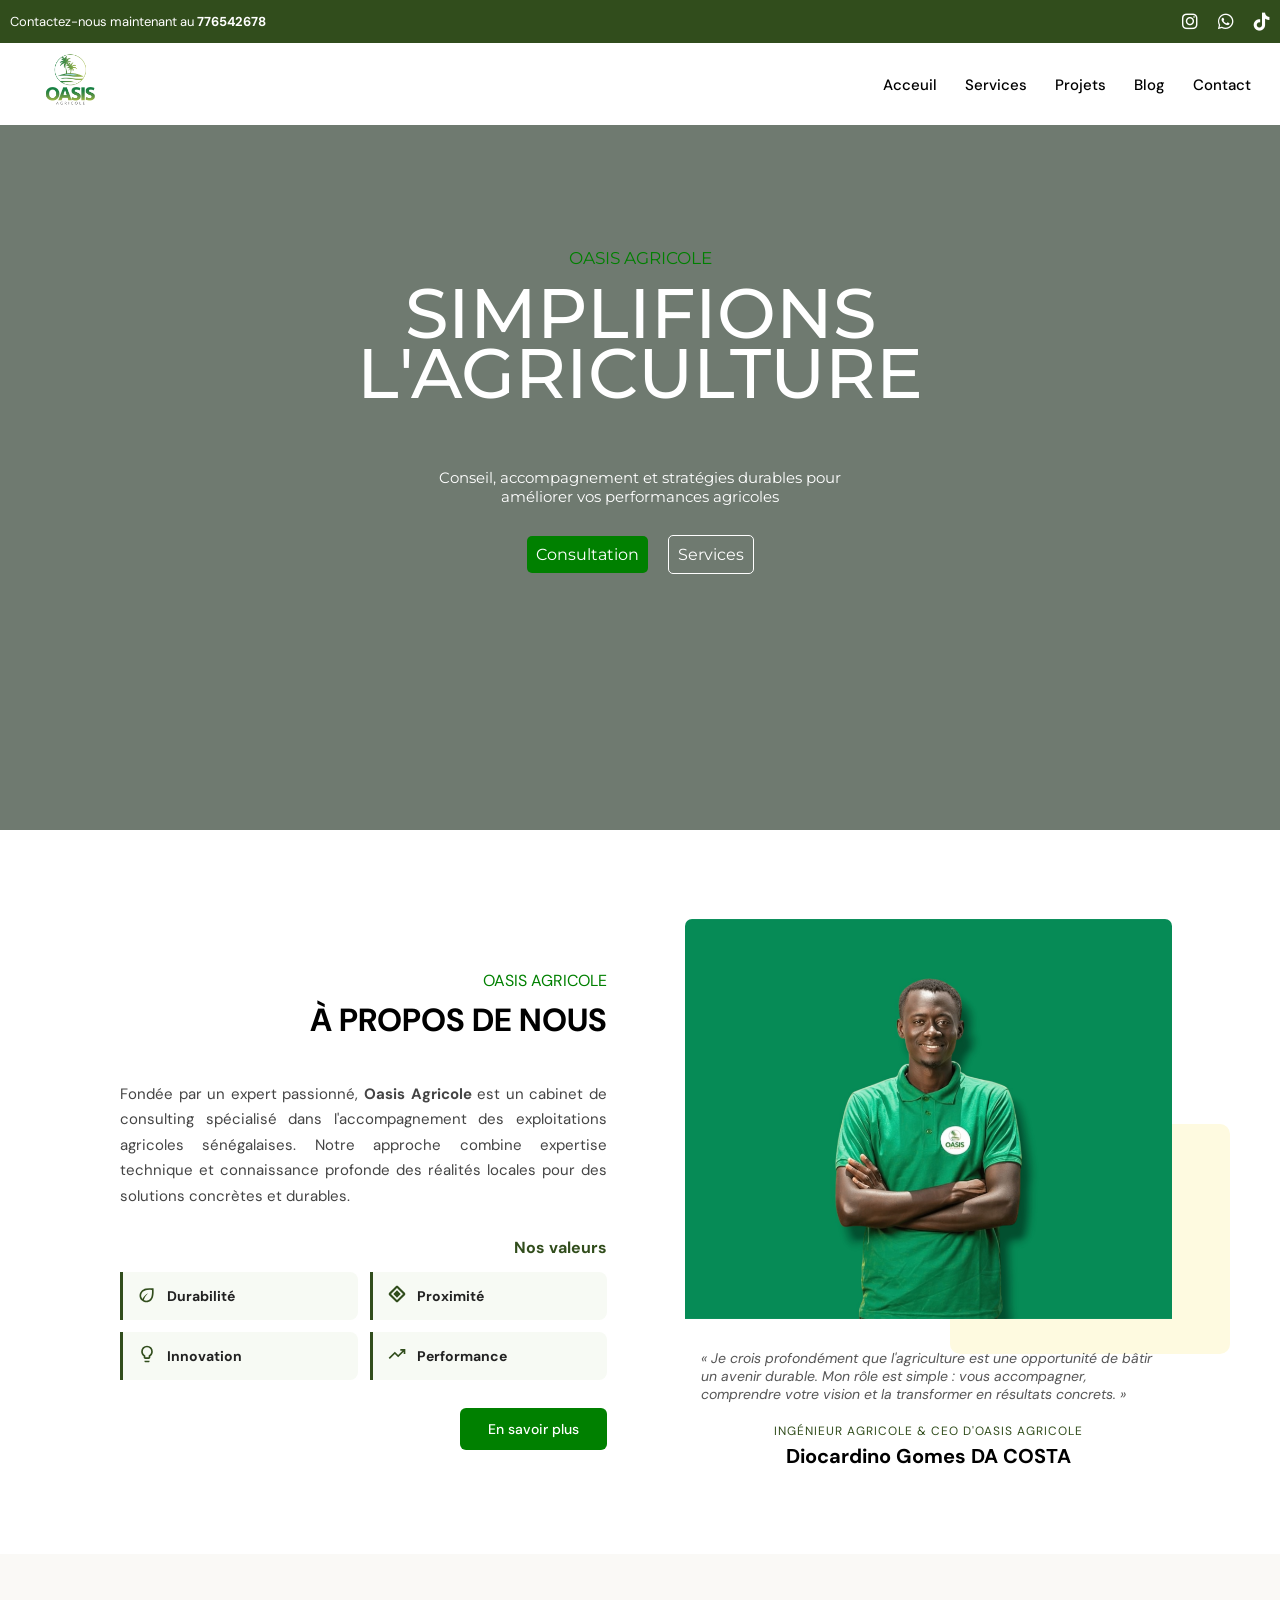
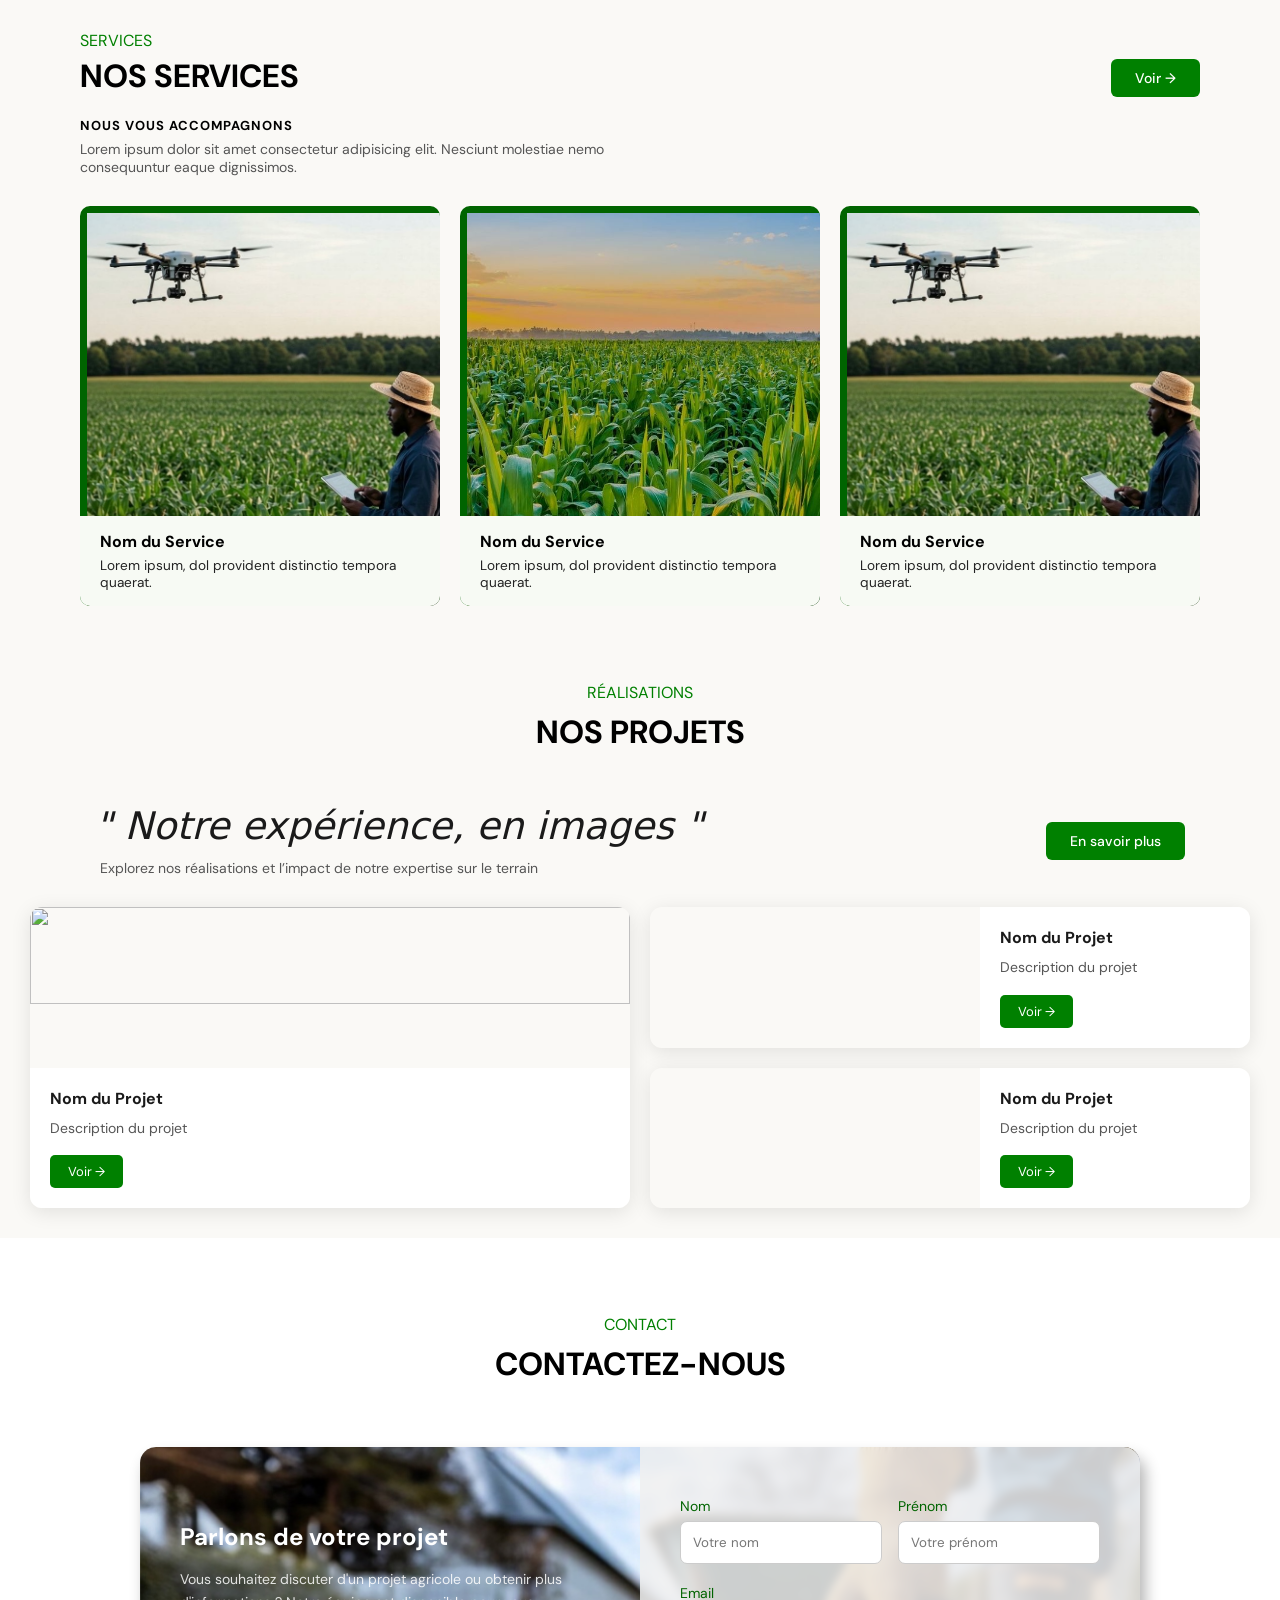
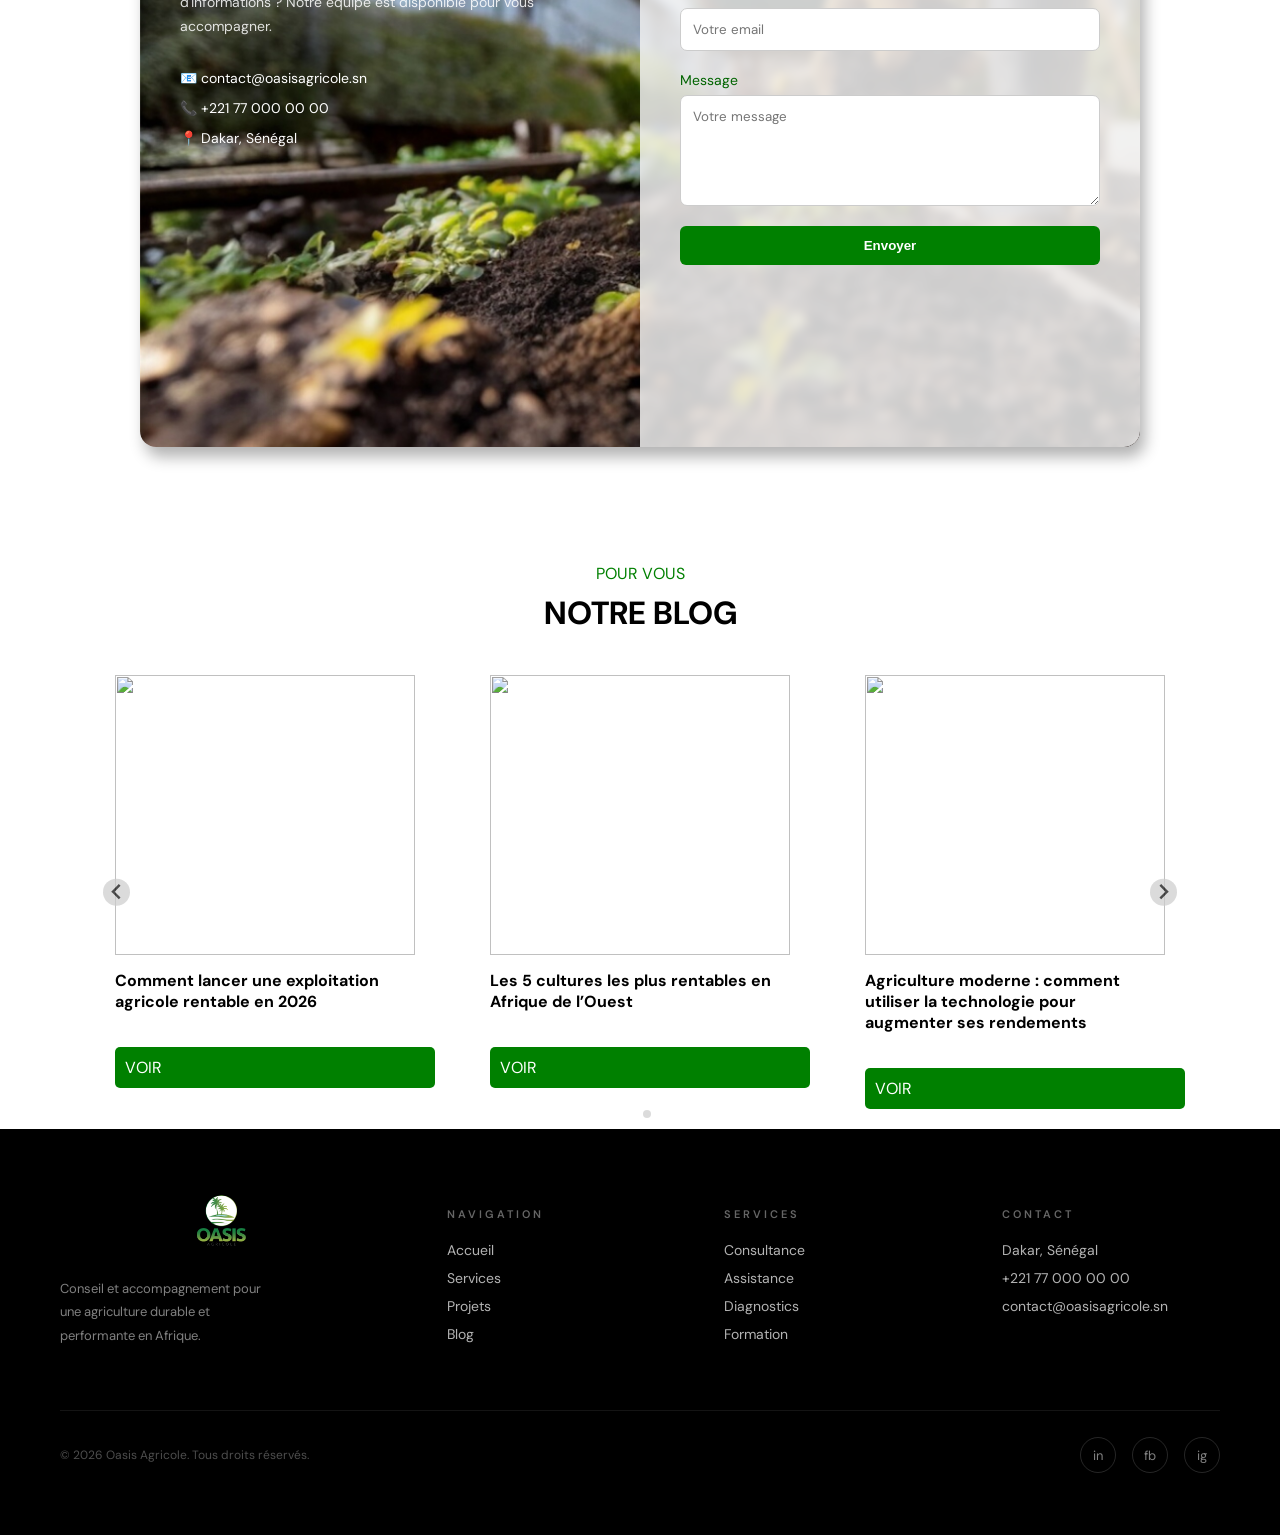
==== index.html @ b85ee2dc "mr" ====
<!DOCTYPE html>
<html lang="en">
<head>
    <meta charset="UTF-8">
    <meta name="viewport" content="width=device-width, initial-scale=1.0">
    <title>Oasis agricole - Consultance Agricole</title>
<link rel="stylesheet" href="style.css">

    <link rel="preconnect" href="https://fonts.googleapis.com">
    <link rel="preconnect" href="https://fonts.gstatic.com" crossorigin>
    <link href="https://fonts.googleapis.com/css2?family=Montserrat:ital,wght@0,100..900;1,100..900&family=Raleway:ital,wght@0,100..900;1,100..900&display=swap" rel="stylesheet">

    <link rel="preconnect" href="https://fonts.googleapis.com">
    <link rel="preconnect" href="https://fonts.gstatic.com" crossorigin>
    <link href="https://fonts.googleapis.com/css2?family=Cormorant+Garamond:wght@300;400;600;700&family=DM+Sans:wght@300;400;500;600&display=swap" rel="stylesheet">
    
    <link rel="preconnect" href="https://fonts.googleapis.com">
    <link rel="preconnect" href="https://fonts.gstatic.com" crossorigin>
    <link href="https://fonts.googleapis.com/css2?family=Irish+Grover&display=swap" rel="stylesheet">

    <link rel="stylesheet" href="https://cdnjs.cloudflare.com/ajax/libs/font-awesome/6.5.0/css/all.min.css">

    <link rel="stylesheet" href="https://cdn.jsdelivr.net/npm/@splidejs/splide@4/dist/css/splide.min.css">


</head>
<body>
    <header> 

        <div class="top2">
            <p>Contactez-nous maintenant au <strong>776542678</strong></p>
            <div class="reseau">
                <a href=""><i class="fa-brands fa-instagram"></i></a>
                <a href=""><i class="fa-brands fa-whatsapp"></i></a>
                <a href=""><i class="fa-brands fa-tiktok"></i></a>
            </div>
        </div>
        <div class="top">
            <div class="logo">
       <a href=""><img src="images/IMG_3484.PNG" alt="" srcset=""></a>
            </div>
        
            <nav class="navbar" style="padding-right: 20px;">
                <ul>
                    <li><a href="index.html" class="link-hover">Acceuil</a></li>
                    <li><a href="services.html" class="link-hover">Services</a></li>
                    <li><a href="projets.html" class="link-hover">Projets</a></li>
                    <li><a href="blog.html" class="link-hover">Blog</a></li>
                    <li><a href="contact.html" class="link-hover">Contact</a></li>
                </ul>
            </nav>


            <div class="burger" onclick="toggleMenu()">
                <div></div>
                <div></div>
                <div></div>
            </div>
            <!-- PANIER + BURGER groupés ensemble -->
     
        
            <div class="full-menu" id="fullMenu">
                <span onclick="toggleMenu()" style="color: black; padding-bottom: 60px; font-weight: 700; font-size: 20px; cursor: pointer;">X</span>
                <a href="index.html" onclick="toggleMenu()">Acceuil</a>
            
                <a href="services.html" onclick="toggleMenu()">Services</a>
                <a href="projets.html" onclick="toggleMenu()">Projets</a>
                <a href="blog.html" onclick="toggleMenu()">Blog</a>
                <a href="contact.html" onclick="toggleMenu()">Contact</a>
            </div>

    
        </div>
  
        

     
    </header>
    <div class="top1">
        <div class="overlay"></div>
        <div class="pp">
            <p class="p1">OASIS AGRICOLE</h3>
            <p class="p2">SIMPLIFIONS <br>L'AGRICULTURE</h1>
     
      
        <p class="p3">Conseil, accompagnement et stratégies durables  pour <br> améliorer vos performances agricoles</p>
        <div class="button">
            <a href="" class="button1">Consultation</a>
            <a href="" class="button2">Services</a>
        </div>

    </div>

    </div>
    <main>
        <div class="about">
        
            <div class="about-content">
                <div class="about-left">
                    <div class="titre">
                        <p class="green">OASIS AGRICOLE</p>
                        <h1>À PROPOS DE NOUS</h1>
                    </div>
                    <div class="a-propos">
                    
                        <p>Fondée par un expert passionné, <strong>Oasis Agricole</strong> est un cabinet de consulting spécialisé dans l'accompagnement des exploitations agricoles sénégalaises. Notre approche combine expertise technique et connaissance profonde des réalités locales pour des solutions concrètes et durables.</p>

                    </div>
                    <div class="valeurs desactive">
                        <h4>Nos valeurs</h4>
                        <div class="valeurs-grid">
                            <div class="valeur-item">
                                <span class="icon"><svg xmlns="http://www.w3.org/2000/svg" height="20px" viewBox="0 -960 960 960" width="20px" fill="#314D1C"><path d="M216-176q-45-45-70.5-104T120-402q0-63 24-124.5T222-642q35-35 86.5-60t122-39.5Q501-756 591.5-759t202.5 7q8 106 5 195t-16.5 160.5q-13.5 71.5-38 125T684-182q-53 53-112.5 77.5T450-80q-65 0-127-25.5T216-176Zm112-16q29 17 59.5 24.5T450-160q46 0 91-18.5t86-59.5q18-18 36.5-50.5t32-85Q709-426 716-500.5t2-177.5q-49-2-110.5-1.5T485-670q-61 9-116 29t-90 55q-45 45-62 89t-17 85q0 59 22.5 103.5T262-246q42-80 111-153.5T534-520q-72 63-125.5 142.5T328-192Zm0 0Zm0 0Z"/></svg></span>
                                <strong>Durabilité</strong>
                            </div>
                            <div class="valeur-item">
                                <span class="icon"><svg xmlns="http://www.w3.org/2000/svg" height="20px" viewBox="0 -960 960 960" width="20px" fill="#314D1C"><path d="M480-304 304-480l176-176 176 176-176 176Zm56 199q-11 11-26 17t-30 6q-15 0-30-6t-26-17L105-424q-11-11-17-26t-6-30q0-15 6-30t17-26l318-318q12-12 26.5-18t30.5-6q16 0 30.5 6t26.5 18l318 318q11 11 17 26t6 30q0 15-6 30t-17 26L536-105Zm-56-87 288-288-288-288-288 288 288 288Z"/></svg></span>
                                <strong>Proximité</strong>
                            </div>
                            <div class="valeur-item">
                                <span class="icon"><svg xmlns="http://www.w3.org/2000/svg" height="20px" viewBox="0 -960 960 960" width="20px" fill="#314D1C"><path d="M400-240q-33 0-56.5-23.5T320-320v-50q-57-39-88.5-100T200-600q0-117 81.5-198.5T480-880q117 0 198.5 81.5T760-600q0 69-31.5 129.5T640-370v50q0 33-23.5 56.5T560-240H400Zm0-80h160v-92l34-24q41-28 63.5-71.5T680-600q0-83-58.5-141.5T480-800q-83 0-141.5 58.5T280-600q0 49 22.5 92.5T366-436l34 24v92Zm0 240q-17 0-28.5-11.5T360-120v-40h240v40q0 17-11.5 28.5T560-80H400Zm80-520Z"/></svg></span>
                                <strong>Innovation</strong>
                            </div>
                            <div class="valeur-item">
                                <span class="icon"><svg xmlns="http://www.w3.org/2000/svg" height="20px" viewBox="0 -960 960 960" width="20px" fill="#314D1C"><path d="m136-240-56-56 296-298 160 160 208-206H640v-80h240v240h-80v-104L536-320 376-480 136-240Z"/></svg></span>
                                <strong>Performance</strong>
                            </div>
                        </div>
                    </div>
                    
             
                    <div class="cta-link">
                        <a href="#">En savoir plus</a>
                    </div>
                </div>
        
                <div class="about-right">
                    <img src="images/Photoroom_20260424_181150.JPG" alt="Diocardino Gomes DA COSTA">
                    <div class="carré"></div>
                    <div class="fondateur-caption">
                        <p class="citation">« Je crois profondément que l'agriculture est une opportunité de bâtir un avenir durable. Mon rôle est simple&nbsp;: vous accompagner, comprendre votre vision et la transformer en résultats concrets. »</p>
                        <p class="titre-poste">Ingénieur agricole &amp; CEO d'Oasis Agricole</p>
                        <h2>Diocardino Gomes DA COSTA</h2>
                    </div>
               
                </div>
                
            </div>

            <div class="valeurs-mobile">
                <div class="valeur-card">
                    <svg xmlns="http://www.w3.org/2000/svg" height="32px" viewBox="0 -960 960 960" width="32px" fill="#314D1C"><path d="M216-176q-45-45-70.5-104T120-402q0-63 24-124.5T222-642q35-35 86.5-60t122-39.5Q501-756 591.5-759t202.5 7q8 106 5 195t-16.5 160.5q-13.5 71.5-38 125T684-182q-53 53-112.5 77.5T450-80q-65 0-127-25.5T216-176Zm112-16q29 17 59.5 24.5T450-160q46 0 91-18.5t86-59.5q18-18 36.5-50.5t32-85Q709-426 716-500.5t2-177.5q-49-2-110.5-1.5T485-670q-61 9-116 29t-90 55q-45 45-62 89t-17 85q0 59 22.5 103.5T262-246q42-80 111-153.5T534-520q-72 63-125.5 142.5T328-192Zm0 0Zm0 0Z"/></svg>
                    <strong>Durabilité</strong>
                    <p>Nous cultivons des pratiques agricoles respectueuses de l'environnement pour les générations futures.</p>
                </div>
                <div class="valeur-card">
                    <svg xmlns="http://www.w3.org/2000/svg" height="32px" viewBox="0 -960 960 960" width="32px" fill="#314D1C"><path d="M480-304 304-480l176-176 176 176-176 176Zm56 199q-11 11-26 17t-30 6q-15 0-30-6t-26-17L105-424q-11-11-17-26t-6-30q0-15 6-30t17-26l318-318q12-12 26.5-18t30.5-6q16 0 30.5 6t26.5 18l318 318q11 11 17 26t6 30q0 15-6 30t-17 26L536-105Zm-56-87 288-288-288-288-288 288 288 288Z"/></svg>
                    <strong>Proximité</strong>
                    <p>Nous sommes sur le terrain, à vos côtés, pour comprendre vos réalités et vous accompagner au quotidien.</p>
                </div>
                <div class="valeur-card">
                    <svg xmlns="http://www.w3.org/2000/svg" height="32px" viewBox="0 -960 960 960" width="32px" fill="#314D1C"><path d="M400-240q-33 0-56.5-23.5T320-320v-50q-57-39-88.5-100T200-600q0-117 81.5-198.5T480-880q117 0 198.5 81.5T760-600q0 69-31.5 129.5T640-370v50q0 33-23.5 56.5T560-240H400Zm0-80h160v-92l34-24q41-28 63.5-71.5T680-600q0-83-58.5-141.5T480-800q-83 0-141.5 58.5T280-600q0 49 22.5 92.5T366-436l34 24v92Zm0 240q-17 0-28.5-11.5T360-120v-40h240v40q0 17-11.5 28.5T560-80H400Zm80-520Z"/></svg>
                    <strong>Innovation</strong>
                    <p>Nous intégrons les technologies modernes pour optimiser vos exploitations et maximiser vos rendements.</p>
                </div>
                <div class="valeur-card">
                    <svg xmlns="http://www.w3.org/2000/svg" height="32px" viewBox="0 -960 960 960" width="32px" fill="#314D1C"><path d="m136-240-56-56 296-298 160 160 208-206H640v-80h240v240h-80v-104L536-320 376-480 136-240Z"/></svg>
                    <strong>Performance</strong>
                    <p>Nous visons des résultats concrets et mesurables pour faire croître votre activité agricole.</p>
                </div>
            </div>
            <div class="masque">
                <a href="#" class="btn-voir desactive">En savoir plus →</a>
            </div>

        </div>
        
        


        <div class="services" style="background-color: #FAF9F6;">
            <div class="service-header">
                <div>
                    <p class="green">SERVICES</p>
                    <h1>NOS SERVICES</h1>
                </div>
                <a href="#" class="btn-voir desactive">Voir →</a>
            </div>
            <p class="service-subtitle">NOUS VOUS ACCOMPAGNONS</p>
            <p class="service-desc">Lorem ipsum dolor sit amet consectetur adipisicing elit. Nesciunt molestiae nemo consequuntur eaque dignissimos.</p>
        
            <div class="service-cards">
                <div class="service-card">
                    <img src="images/Mmmm.jpg" alt="">
                    <div class="service-info">
                        <h4>Nom du Service</h4>
                        <p>Lorem ipsum, dol provident distinctio tempora quaerat.</p>
                    </div>
                </div>
                <div class="service-card">
                    <img src="images/IMG_3509.JPG" alt="">
                    <div class="service-info">
                        <h4>Nom du Service</h4>
                        <p>Lorem ipsum, dol provident distinctio tempora quaerat.</p>
                    </div>
                </div>
                <div class="service-card">
                    <img src="images/Mmmm.jpg" alt="">
                    <div class="service-info">
                        <h4>Nom du Service</h4>
                        <p>Lorem ipsum, dol provident distinctio tempora quaerat.</p>
                    </div>
                </div>
            </div>
            <div class="masque">
                <a href="#" class="btn-voir">Voir →</a>
            </div>
        </div>
        

        <div class="projets" style="background-color: #FAF9F6;">
            <div class="titre">
                <p class="green">RÉALISATIONS</p>
                <h1>NOS PROJETS</h1>
            </div>
            <div class="projet-header">
               <div class="projet-top"> <p class="projet-accroche">" Notre expérience, en images "</p>
                <p>  Explorez nos réalisations et l’impact de notre expertise sur le terrain</p>
            </div> 
                <a href="" class="btn-primary desactive">En savoir plus</a>
            </div>
            
            <div class="projet-content">
                
                <!-- Carte gauche : image en haut, info en bas -->
                <div class="projet-card projet-vertical">
                    <img src="images/Photoroom_20260422_170349.PNG" alt="">
                    <div class="projet-info">
                        <h4>Nom du Projet</h4>
                        <p>Description du projet</p>
                        <a href="#">Voir →</a>
                    </div>
                </div>
        
                <!-- Colonne droite -->
                <div class="projet-right">
                    
                    <!-- Carte : info à gauche, image à droite -->
                    <div class="projet-card projet-horizontal">
                        <div class="projet-info">
                            <h4>Nom du Projet</h4>
                            <p>Description du projet</p>
                            <a href="#">Voir →</a>
                        </div>
                        <img src="images/Photoroom_20260422_170304.PNG" alt="">
                    </div>
        
                    <!-- Carte : info à gauche, image à droite -->
                    <div class="projet-card projet-horizontal">
                        <div class="projet-info">
                            <h4>Nom du Projet</h4>
                            <p>Description du projet</p>
                            <a href="#">Voir →</a>
                        </div>
                        <img src="images/Photoroom_20260422_170333.PNG" alt="">
                    </div>
        
                </div>
            </div>
            <div class="masque">
                <a href="#" class="btn-voir">En savoir plus →</a>
            </div>
        </div>
        <div class="projets-mobile" style="background-color: #FAF9F6; padding-top: 80px;">
            <div class="titre">
                <p class="green">IMPLICATIONS</p>
                <h1>NOS PROJETS</h1>
            </div>
            <div class="projet-header" style="margin-bottom: 30px;">
                <div class="projet-top">
                    <p class="projet-accroche">" Notre expérience, en images "</p>
                    <p>Explorez nos réalisations et l'impact de notre expertise sur le terrain</p>
                </div>
             
            </div>
            <div class="projets-mobile-content">
                <div class="projet-card-mobile">
                    <img src="images/Photoroom_20260422_170349.PNG" alt="">
                    <a href="#" class="btn-primary">Voir →</a>
                </div>
                <div class="projet-card-mobile">
                    <img src="images/Photoroom_20260422_170304.PNG" alt="">
                    <a href="#" class="btn-primary">Voir →</a>
                </div>
                <div class="projet-card-mobile">
                    <img src="images/Photoroom_20260422_170333.PNG" alt="">
                    <a href="#" class="btn-primary">Voir →</a>
                </div>
            </div>
            <div style="display: flex; justify-content: center; margin-top: 30px;">
            <a href="" class="btn-primary">En savoir plus</a>
        </div>
        </div>
        
        

        <div class="contact">
            <div class="titre">
                <p class="green">CONTACT</p>
                <h1>CONTACTEZ-NOUS</h1>
            </div>
            <div class="contact-content">
                <div class="contact-left">
                    <h3>Parlons de votre projet</h3>
                    <p>Vous souhaitez discuter d'un projet agricole ou obtenir plus d'informations ? Notre équipe est disponible pour vous accompagner.</p>
                    <ul>
                        <li>📧 contact@oasisagricole.sn</li>
                        <li>📞 +221 77 000 00 00</li>
                        <li>📍 Dakar, Sénégal</li>
                    </ul>
                </div>
                <div class="contact-right">
                    <form class="contact-form">
                        <div class="input-row">
                            <div class="input-group">
                                <label>Nom</label>
                                <input type="text" placeholder="Votre nom">
                            </div>
                            <div class="input-group">
                                <label>Prénom</label>
                                <input type="text" placeholder="Votre prénom">
                            </div>
                        </div>
                        <div class="input-group">
                            <label>Email</label>
                            <input type="email" placeholder="Votre email">
                        </div>
                        <div class="input-group">
                            <label>Message</label>
                            <textarea rows="5" placeholder="Votre message"></textarea>
                        </div>
                        <button type="submit">Envoyer</button>
                    </form>
                </div>
            </div>
        </div>
        


        <div class="blog">
 

            <div class="titre">
                <p class="green">POUR VOUS
                </p>
                <h1>NOTRE BLOG</h1>
            </div>
    
    
    <div class="blog-content">
    
        <div class="splide">
          <div class="splide__track">
            <ul class="splide__list">
    
              <li class="splide__slide">
                <div class="product-card">
                  <img src="">
                  <h3> Comment lancer une exploitation agricole rentable en 2026</h3>
          
         
                  <a href="">VOIR</a>
                </div>
              </li>
    
              <li class="splide__slide">
                <div class="product-card">
                  <img src="">
                  <h3>Les 5 cultures les plus rentables en Afrique de l’Ouest</h3>
            
         
                  <a href="">VOIR</a>
                </div>
              </li>
    
              <li class="splide__slide">
                <div class="product-card">
                  <img src="">
                  <h3> Agriculture moderne : comment utiliser la technologie pour augmenter ses rendements</h3>
                
         
                  <a href="">VOIR</a>
                </div>
              </li>
    
              <li class="splide__slide">
                <div class="product-card">
                  <img src="">
                  <h3>Les erreurs qui font échouer 80% des projets agricoles (et comment les éviter)</h3>
                
         
                  <a href="">VOIR</a>
                </div>
              </li>
    
              <li class="splide__slide">
                <div class="product-card">
                  <img src="">
                  <h3>Agriculture biologique vs agriculture conventionnelle : que choisir ?</h3>
                
         
                  <a href="">VOIR</a>
                </div>
              </li>
              <li class="splide__slide">
                <div class="product-card">
                  <img src="">
                  <h3>Agriculture biologique vs agriculture conventionnelle : que choisir ?</h3>
                
         
                  <a href="">VOIR</a>
                </div>
              </li>
    
          
    
            </ul>
          </div>
        </div>
    
    </div>
     
    </div>
    </main>

    <footer>
        <div class="footer-grid">
            <div class="footer-brand">
                <div class="logo">
                    <a href=""><img src="images/IMG_3484.PNG" alt="" srcset=""></a>
                   
                </div>
                <p>Conseil et accompagnement pour une agriculture durable et performante en Afrique.</p>
            </div>
            <div class="footer-col">
                <h5>Navigation</h5>
                <a href="#">Accueil</a>
                <a href="#">Services</a>
                <a href="#">Projets</a>
                <a href="#">Blog</a>
            </div>
            <div class="footer-col">
                <h5>Services</h5>
                <a href="#">Consultance</a>
                <a href="#">Assistance</a>
                <a href="#">Diagnostics</a>
                <a href="#">Formation</a>
            </div>
            <div class="footer-col">
                <h5>Contact</h5>
                <a href="#">Dakar, Sénégal</a>
                <a href="#">+221 77 000 00 00</a>
                <a href="#">contact@oasisagricole.sn</a>
            </div>
        </div>
        <div class="footer-bottom">
            <p>© 2026 Oasis Agricole. Tous droits réservés.</p>
            <div class="social-links">
                <a href="#" class="social-link">in</a>
                <a href="#" class="social-link">fb</a>
                <a href="#" class="social-link">ig</a>
            </div>
        </div>
    </footer>
<script src="script.js"></script>
<script src="https://cdn.jsdelivr.net/npm/@splidejs/splide@4.1.4/dist/js/splide.min.js"></script>
<script>
  new Splide('.splide', {
    type       : 'loop',
    perPage    : 3,
    perMove    : 1,
    gap        : '1.5rem',
    breakpoints: {
      1024: { perPage: 2 },
      640 : { perPage: 1 },
    }
  }).mount();
</script>
</body>
</html>
---- style.css ----
body {
    font-family: "DM Sans", sans-serif;
    margin: 0;

 

}

main {
    position: relative;
    background-image: url("data:image/svg+xml,%3Csvg xmlns='http://www.w3.org/2000/svg' width='60' height='60' viewBox='0 0 60 60'%3E%3Cg fill='none' stroke='%23314D1C' stroke-width='0.8' opacity='0.08'%3E%3Cpath d='M30 50 Q30 30 30 10'/%3E%3Cpath d='M30 35 Q20 25 15 20'/%3E%3Cpath d='M30 35 Q40 25 45 20'/%3E%3Cpath d='M30 28 Q22 20 18 14'/%3E%3Cpath d='M30 28 Q38 20 42 14'/%3E%3C/g%3E%3C/svg%3E");
    background-size: 0px 0px;
    background-repeat: repeat;  
}

.about {
    position: relative;
    background-image: url("data:image/svg+xml,%3Csvg xmlns='http://www.w3.org/2000/svg' width='60' height='60' viewBox='0 0 60 60'%3E%3Cg fill='none' stroke='%23314D1C' stroke-width='0.8' opacity='0.08'%3E%3Cpath d='M30 50 Q30 30 30 10'/%3E%3Cpath d='M30 35 Q20 25 15 20'/%3E%3Cpath d='M30 35 Q40 25 45 20'/%3E%3Cpath d='M30 28 Q22 20 18 14'/%3E%3Cpath d='M30 28 Q38 20 42 14'/%3E%3C/g%3E%3C/svg%3E");
    background-size: 0px 0px;
    background-repeat: repeat;  
    z-index: 2;
}

.logo {
    display: flex;
    justify-content: center;
}

.logo img {
    height: 67px;
}

.top {
    display: flex;
    justify-content: space-between;
    align-items: center;
    padding: 5px;
    
}

.top2 {
    display: flex;
    justify-content: space-between;
    align-items: center;
  gap: 60px;
    background-color: #314D1C;
    color: white;
    padding: 0 10px;
    
}
.top2 p {
font-size: 13px;
    
}

.reseau {
    display: flex;
    gap: 20px;
}

.reseau  a{
 text-decoration: none;
 font-size: 18px;
 color: white;
}



header {
    position: fixed;
    z-index: 1000;
    top: 0;
    left: 0;
    right: 0;
    background-color: white;
}

.link-hover {
    position: relative;
    text-decoration: none;
    color: white;
}


.link-hover::after {
    content: "";
    position: absolute;
    left: 0;
    bottom: -4px;
    width: 0%;
    height: 2px;
    background-color: green;
    transition: width 0.3s ease;
}

.link-hover:hover::after {
    width: 100%;
}

.full-menu {
    display: none;
    position: fixed;
    inset: 0;
    background-color: white;
    z-index: 9999;
    flex-direction: column;
    justify-content: start;
    align-items: start;
    gap: 40px;
    padding: 10px;
}

.full-menu a {
    color: black;
    font-size: 30px;
    text-decoration: none;
    font-weight: 600;
    border-bottom: 1px solid #eee;
    padding-bottom: 7px;
}

.burger {
    display: none;
    flex-direction: column;
    gap: 5px;
    cursor: pointer;
}

.burger div {
    width: 25px;
    height: 3px;
    background-color: black;
}

.top1 {
    height: 830px;
    align-items: center;
    flex-direction: column;
    justify-content: center;
    text-align: center;
    background-color: #DFF5E1;
    color: black;
    background-image: url(images/Photoroom_20260423_142145.PNG);
    background-position: center;
    background-repeat: no-repeat;
    background-size: cover;
    font-family: "Montserrat", sans-serif;
    position: relative; 
    z-index: 2;
    display: flex;
}



.overlay {
    position: absolute;
    min-height: 830px;

width: 100%;
    background-color: rgba(0,0,0,0.5); /* noir semi-transparent */

    z-index: 1; /* derrière le texte */
}


.p1 {
    font-size: 17px;
    color: green;
    margin-bottom: 2px;
}

.p2 {
    font-size: 70px;
    font-weight: 500;
    margin-top: 13px;
    margin-bottom: 30px;
    line-height: 60px;
}

.button1 {

padding: 9px;
background-color: green;
color: white;
border-radius: 5px;
text-decoration: none;
}

.button2 {
padding: 9px;
background-color: transparent;
color: white;
border-radius: 5px;
border: 1px solid white;
text-decoration: none;
}

.button {
padding: 25px;
display: flex;
gap: 20px;
align-items: center;
justify-content: center;
}

.p3 {
margin-top: 35px;
font-size: 15px;
text-align: center;
margin-bottom: 4px;
}

.pp {
display: flex;

flex-direction: column;
position: relative;  /* ← ajout */
z-index: 2; 
color: white;

}

.navbar ul li a {
text-decoration: none;
color: black;
font-weight: 500;
font-size: 15px;
padding: 4px;
}

.navbar ul li:active {
text-decoration: none;
color: green;
font-weight: 500;
font-size: 15px;
padding: 4px;
transform: scale(1.1);
}

.navbar ul {
list-style: none;
display: flex;
gap: 20px;
margin-left: 10px;
}

.logo a {
text-decoration: none;
color: black;
}

.titre {
    display: flex;
    justify-content: center;
    flex-direction: column;
    align-items: center;
}

.titre h1 {
  margin-top: 8px;
}

.green {
    color: green;
    margin-bottom: 0px;
}.about {
    padding: 60px 80px;
}

.about-content {
    display: flex;
    justify-content: center;
    align-items: center;
    gap: 50px;
    margin-top: 20px;
    padding: 1px 20px;
}

.about-left {
    flex: 0.7;
    min-width: 0;
    justify-content: flex-end;
    text-align: right;

    padding: 20px;



}

.a-propos h4 {
    font-size: 18px;
    color: #314D1C;
    margin-bottom: 10px;
}

.a-propos p {
    font-size: 15px;
    color: #444;
    line-height: 1.7;
    text-align: justify;
}

.valeurs {
    margin-top: 28px;
}

.valeurs h4 {
    font-size: 16px;
    color: #314D1C;
    margin-bottom: 14px;
}

.valeurs-grid {
    display: grid;
    grid-template-columns: 1fr 1fr;
    gap: 12px;
    margin-top: 10px;
}

.valeur-item {
    display: flex;
    align-items: center;
    gap: 10px;
    padding: 12px 14px;
    border-left: 3px solid #314D1C;
    background: #f7faf4;
    border-radius: 0 8px 8px 0;
    font-size: 14px;
    font-weight: 600;
    color: #222;
}

.valeur-item .icon {
    flex-shrink: 0;
}

.cta-link {
    margin-top: 28px;
    display: flex;
    justify-content: end;
}

.cta-link a {
 display: inline-flex;
    padding: 12px 28px;
    background-color: green;
    color: white !important;
    text-decoration: none !important;
    border-radius: 6px;
    font-size: 14px;
    font-weight: 500;
    transition: background 0.3s ease;
}

.cta-link a:hover {
    background-color: #4a7a2a;
}

.about-right {
    flex: 0.7;
    min-width: 0;


}





.carré {
    width: 280px;
    height: 230px;
    background-color: #FEFAE0;
    position: absolute;
    z-index: 1;
    right: 50px;
    bottom: 200px;
    border-radius: 10px;
}


.about .titre {
    align-items: flex-end;
    margin-bottom: 20px;
}
.about-right {
    flex: 0.7;
    min-width: 0;
    padding: 8px;

    overflow: hidden;
    z-index: 10;
    
}

.about-right img {
    width: 100%;
    height: 400px;
    object-fit: cover;
    object-position: top;
    border-radius: 7px 7px 0 0;
    display: block;
    z-index: 10;
    position: relative;
}

.fondateur-caption {
    padding: 16px;
    display: flex;
    flex-direction: column;
    justify-content: center;
    align-items: center;
    z-index: 2;
}

.fondateur-caption .citation {
    font-style: italic;
    font-size: 14px;
    color: #555;
    margin-bottom: 8px;
    z-index: 2;
}

.fondateur-caption .titre-poste {
    font-size: 12px;
    color: #314D1C;
    text-transform: uppercase;
    letter-spacing: 1px;
    margin-bottom: 4px;
    z-index: 2;
}

.fondateur-caption h2 {
    font-size: 20px;
    margin: 0;
    z-index: 2;
}

.projet-content {
    display: flex;
    gap: 20px;
    padding: 30px 80px;
    box-sizing: border-box;
    align-items: stretch;
    max-width: 1300px;  /* ← limite la largeur */
    margin: 0 auto;    /* ← centre */
}

/* Carte verticale : image haut, info bas */
.projet-card {
    border-radius: 12px;
    overflow: hidden;
    box-shadow: 0 4px 20px rgba(0,0,0,0.1);
}

.projet-vertical {
    display: flex;
    flex-direction: column;
    flex: 1;
    max-height: 420px;
}

.projet-vertical img {
    width: 100%;
    height: 60%;
    object-fit: cover;
    flex: 1;
}

.projet-vertical .projet-info {
    padding: 20px;
    background: white;
    flex-shrink: 0;
}

/* Cartes horizontales : info gauche, image droite */
.projet-right {
    display: flex;
    flex-direction: column;
    gap: 20px;
    flex: 1;
}

.projet-horizontal {
    display: flex;
    flex: 1;
    max-height: 200px; 
}

.projet-horizontal img {
    width: 55%;
    object-fit: cover;
    flex-shrink: 0;
}

.projet-horizontal .projet-info {
    padding: 20px;
    display: flex;
    flex-direction: column;
    justify-content: center;
    background: white;
    flex: 1;
    order: 1;
}

/* Info commune */
.projet-info h4 {
    margin: 0 0 8px 0;
    font-size: 16px;
    color: #1a1a1a;
}

.projet-info p {
    margin: 0 0 16px 0;
    font-size: 14px;
    color: #555;
    line-height: 1.6;
}

.projet-info a {
    display: inline-block;
    padding: 8px 18px;
    background: green;
    color: white;
    text-decoration: none;
    border-radius: 5px;
    font-size: 13px;
    width: fit-content;
}

.projet-accroche {
    font-family: "Irish Grover", system-ui;
    font-size: 38px;
    font-weight: 300;
    text-align: center;
    color: #1a1a1a;
    margin: 0 0 30px 0;
    font-style: italic;
    margin-bottom: 6px;
}

.projet-header {
    display: flex;
    justify-content: space-between;
    align-items: center;
    padding: 0 95px;
    margin-bottom: 0px;
    padding-top: 30px;
}

.btn-primary {
    padding: 10px 24px;
    background-color: green;
    color: white;
    text-decoration: none;
    border-radius: 6px;
    font-size: 14px;
    font-weight: 500;
}

.projet-top {
    display: flex;
    flex-direction: column;
    gap: 5px;
}

.projet-top p:last-child {
    font-size: 14px;
    color: #555;
    margin: 0;
    margin-top: 0px;
    padding-left: 5px;
}















/* ===== SERVICES ===== */
.services {
    padding: 60px 80px;
    box-sizing: border-box;
}

.service-header {
    display: flex;
    justify-content: space-between;
    align-items: flex-end;
    margin-bottom: 10px;
}

.service-header h1 {
    margin: 4px 0 0 0;
}

.service-header .green {
    margin-bottom: 0;
}

.btn-voir {
    padding: 10px 24px;
    background-color: green;
    color: white;
    text-decoration: none;
    border-radius: 6px;
    font-size: 14px;
    font-weight: 500;
}

.service-subtitle {
    font-weight: 700;
    font-size: 13px;
    letter-spacing: 1px;
    margin: 20px 0 6px 0;
}

.service-desc {
    font-size: 14px;
    color: #555;
    margin: 0 0 30px 0;
    max-width: 600px;
}

.service-cards {
    display: flex;
    gap: 20px;
}

.service-card {
    position: relative;
    flex: 1;
    height: 280px;
    border-radius: 10px;
    overflow: hidden;
  
}

.service-card {
    position: relative;
    flex: 1;
    height: 400px;  /* ← plus haute */
    border-radius: 10px;
    overflow: hidden;
    background-color: darkgreen;

}


.service-info {
    position: absolute;
    bottom: 0;
    left: 0;
    right: 0;
    padding: 15px 20px;


}

.service-info h4 {
    margin: 0 0 5px 0;
  color: black;
}

.service-info p {
    margin: 0;
    font-size: 0.85rem;
  color: #222;
}


/* ===== PROJETS ===== */
.projet-content {
    display: flex;
    gap: 20px;
    align-items: stretch;
    justify-content: center;
    width: 100%;
    padding: 30px;
    box-sizing: border-box;
}

/* ===== CONTACT ===== */










.service-card img {
    width: 100%;
    height: 100%;
    object-fit: cover;  /* ← montre toute l'image */
    display: block;
padding: 7px;
}


.service-info {
    position: absolute;
    bottom: 0;
    left: 0;
    right: 0;
    padding: 15px 20px;
background-color: #f7faf4;
    color: black;
}





.contact {
    padding: 60px 80px;
    box-sizing: border-box;
}

.contact-content {
    display: flex;
    gap: 0;
    margin: 40px auto;
    max-width: 1000px;
    min-width: 950px;
    min-height: 600px;
    border-radius: 16px;
    overflow: hidden;
    background-image: url('images/Photoroom_20260602_170252.JPG'); /* ← remplace ici */
    background-size: cover;
    background-position: center;
    box-shadow: 5px 10px 15px rgba(0, 0, 0, 0.3);
}

.contact-left {
    flex: 1;
    padding: 50px 40px;
    color: white;
}

.contact-left h3 {
    font-size: 24px;
    margin-bottom: 16px;
    color: white;
}

.contact-left p {
    font-size: 14px;
    line-height: 1.7;
    color: rgba(255,255,255,0.85);
}

.contact-left ul {
    list-style: none;
    padding: 0;
    margin-top: 30px;
    display: flex;
    flex-direction: column;
    gap: 12px;
}

.contact-left li {
    color: white;
    font-size: 14px;
}

.contact-right {
    flex: 1;
    padding: 50px 40px;
    background: rgba(240, 240, 240, 0.85); /* ← fond grisé semi-transparent */
    backdrop-filter: blur(4px);
}

.contact-form {
    display: flex;
    flex-direction: column;
    gap: 20px;
    width: 100%;
}

.input-row {
    display: flex;
    gap: 1rem;
}

.input-row .input-group {
    flex: 1;
}

.input-group {
    display: flex;
    flex-direction: column;
    gap: 6px;
}

.contact-form input,
.contact-form textarea {
    background: white;
    border: 1px solid #ccc;
    padding: 12px;
    color: black;
    font-family: "DM Sans", sans-serif;
    border-radius: 7px;
    width: 100%;
    box-sizing: border-box;
}

.contact-form label {
    color: darkgreen;
    font-size: 14px;
}

.contact-form button {
    padding: 12px;
    background: green;
    border: none;
    color: white;
    font-weight: 600;
    cursor: pointer;
    border-radius: 6px;
}




.service-link a {
    text-decoration: none;
    background-color: green;
    padding: 10px 20px;
    border-radius: 7px;
    color: white;
    font-weight: 600;
    
}

.service-link  {
margin-top: 10px;
    
}


footer {
    background: black;
    color: white;
    padding: 60px;
}

.footer-grid {
    display: grid;
    grid-template-columns: 1.5fr 1fr 1fr 1fr;
    gap: 60px;
    margin-bottom: 50px;
}

.footer-brand .logo-text span:first-child { color: #7dc97d; }
.footer-brand .logo-text span:last-child { color: rgba(255,255,255,0.4); }

.footer-brand p {
    font-size: 13px;
    color: rgba(255,255,255,0.5);
    line-height: 1.8;
    margin-top: 16px;
    max-width: 220px;
}

.footer-col h5 {
    font-size: 11px;
    letter-spacing: 3px;
    text-transform: uppercase;
    color: rgba(255,255,255,0.4);
    margin-bottom: 20px;
    font-weight: 600;
}

.footer-col a {
    display: block;
    text-decoration: none;
    color: rgba(255,255,255,0.7);
    font-size: 14px;
    margin-bottom: 10px;
    transition: color 0.3s;
}



.footer-col a:hover { color: #7dc97d; }

.footer-bottom {
    border-top: 1px solid rgba(255,255,255,0.08);
    padding-top: 24px;
    display: flex;
    justify-content: space-between;
    align-items: center;
}

.footer-bottom p {
    font-size: 12px;
    color: rgba(255,255,255,0.3);
}

.social-links {
    display: flex;
    gap: 16px;
}

.social-link {
    width: 34px; height: 34px;
    border: 1px solid rgba(255,255,255,0.15);
    border-radius: 50%;
    display: flex;
    align-items: center;
    justify-content: center;
    font-size: 13px;
    text-decoration: none;
    color: rgba(255,255,255,0.5);
    transition: all 0.3s;
}



.social-link:hover {
border-color: #7dc97d;
color: #7dc97d;
}



.splide {
    max-width: 1100px;
    margin: 0 auto;
}

/* SLIDE */
.splide__slide {
    display: flex;
    justify-content: center;
}

.splide__slide a {
   text-decoration: none;
   color: white;
   padding: 10px;
   border-radius: 5px;
   background-color: green;
 width: 100%;
}

.masque {
    display: none;
    align-items: center;
    justify-content: center;
    margin-top: 30px;
    
  }

.product-card {
    background: transparent;
    padding: 20px;
    border-radius: 12px;

    transition: transform 0.3s ease, box-shadow 0.3s ease;

    width: 300px; /* légèrement réduit pour slider */
    display: flex;
    flex-direction: column;
    align-items: flex-start;
}

/* HOVER */
.product-card:hover {
    transform: translateY(-8px);
  
}

/* IMAGE */
.product-card img {
    height: 280px;
    width: 100%;
    object-fit: cover;
    margin-bottom: 10px;
}

/* TITRE PRODUIT */
.product-card h3 {
    font-size: 16px;
    margin: 5px 0;
    padding-bottom: 30px;
}

/* DESCRIPTION */
.product-card p {
    font-size: 13px;
    color: #555;
  
}


/* ===========================
   RESPONSIVE - MEDIA QUERIES
   =========================== */

/* TABLETTE (max 1024px) */
@media (max-width: 1024px) {

    /* NAVBAR */
    .navbar ul { display: none; }
    .burger { display: flex; padding-right: 10px;}
  
    /* HERO */
    .p2 { font-size: 48px; line-height: 46px; }
  
    /* ABOUT */
    .about { padding: 40px 40px; }
    .about-content {
      flex-direction: column;
      gap: 30px;
    }
    .about-left, .about-right { flex: 1; width: 100%; }
    .about .titre { align-items: center; }
    .cta-link { justify-content: center; }
  
    /* SERVICES */
    .services { padding: 40px 40px; }
    .service-cards {
      flex-wrap: wrap;
      gap: 16px;
    }
    .service-card { flex: 1 1 calc(50% - 10px); }
  
    /* PROJETS */
    .projet-header { padding: 30px 40px 0; }
    .projet-content {
      flex-direction: column;
      padding: 20px 40px;
    }
    .projet-vertical { max-height: none; }
    .projet-horizontal { max-height: none; }
    .projet-horizontal img { width: 45%; }
  
    /* CONTACT */
    .contact { padding: 40px 40px; }
    .contact-content {
      flex-direction: column;
      min-width: unset;
      max-width: 100%;
    }
  
    /* FOOTER */
    footer { padding: 40px; }
    .footer-grid {
      grid-template-columns: 1fr 1fr;
      gap: 30px;
    }

  
    /* BLOG */
    .blog { padding: 40px 20px; }
    .splide { max-width: 100%; }
  }
  
  /* MOBILE (max 768px) */
  @media (max-width: 768px) {

    /* HERO */
    .top1 { height: auto; padding: 80px 20px; }
    .overlay { min-height: unset; height: 100%; }
    .p2 { font-size: 36px; line-height: 38px; }
    .p1 { font-size: 14px; }
    .button { flex-direction: column; gap: 12px; padding: 15px; }
  
    /* ABOUT */
    .about { padding: 30px 20px; }
    .about-left { text-align: left; }
    .valeurs-grid { grid-template-columns: 1fr; }
  
    /* SERVICES */
    .services { padding: 30px 20px; text-align: center;}
    .service-header { flex-direction: column; align-items: center; gap: 12px; text-align: center; }
    .service-cards {
      flex-direction: row;
      overflow-x: auto;
      flex-wrap: nowrap;
      scrollbar-width: none;
      padding-bottom: 10px;
    }
    .service-cards::-webkit-scrollbar { display: none; }
    .service-card { min-width: 260px; flex-shrink: 0; height: 280px; }
  
    /* PROJETS */
    .projet-header { flex-direction: column; align-items: center; padding: 20px 20px 0; gap: 10px; }
    .projet-content { padding: 20px; }
    .projet-horizontal { flex-direction: column; max-height: none; }
    .projet-horizontal img { width: 100%; height: 180px; }
    .projet-accroche { font-size: 32px; }
  
    /* CONTACT */
    .contact { padding: 30px 20px; }
    .contact-content { margin: 20px auto; }
    .contact-left, .contact-right { padding: 30px 20px; }
    .input-row { flex-direction: column; }
  
    /* FOOTER */
    footer { padding: 30px 20px; }
    .footer-grid { grid-template-columns: 1fr; gap: 24px; }
    .footer-bottom { flex-direction: column; gap: 16px; text-align: center; }
  
    /* BLOG */
    .blog { padding: 30px 10px; }
    .product-card { width: 100%; }
    .product-card img { height: 200px; }
    .product-card h3 { font-size: 14px; }
  
    /* VALEURS MOBILE */
    .valeurs { display: none; }
    .valeurs-mobile {
      display: flex;
      flex-direction: row;
      overflow-x: auto;
      gap: 14px;
      padding: 10px 20px 20px;
      scrollbar-width: none;
    }
    .valeurs-mobile::-webkit-scrollbar { display: none; }
    .valeur-card {
      min-width: 220px;
      flex-shrink: 0;
      background: #f7faf4;
      border-radius: 12px;
      border-top: 3px solid #314D1C;
      padding: 20px 14px;
      display: flex;
      flex-direction: column;
      align-items: center;
      text-align: center;
      gap: 10px;
    }
    .valeur-card strong { font-size: 14px; color: #1a1a1a; }
    .valeur-card p { font-size: 12px; color: #555; line-height: 1.5; margin: 0; }
  
    /* DIVERS */
    .carré { width: 0px; height: 0px; }
  }
  
  @media (max-width: 480px) {
  
    /* HERO */
    .p2 { font-size: 28px; line-height: 32px; }
  
    /* ABOUT */
    .about { padding: 20px 15px; display: flex; flex-direction: column; }
    .about-right { text-align: center; }
    .titre h1 { text-align: center; }
  
    /* SERVICES */
    .services { padding: 20px 15px; text-align: center; display: flex; flex-direction: column; }
    .service-header { display: flex; justify-content: space-between; align-items: center; margin-bottom: 10px; }
    .service-info { text-align: start; }
  
    /* PROJETS */
    .projet-accroche { font-size: 23px; }
    .projet-header { align-items: center; text-align: center; }
  
    /* CONTACT */
    .contact { padding: 20px 15px; }
    .contact-content { background-image: url('images/IMG_4129.JPG'); }
  
    /* FOOTER */
    footer { padding: 20px 15px; }
  
    /* MAIN */
    main { position: relative; background-color: white; background-size: 0px 0px; padding: 13px; }
  
    /* DIVERS */
    .carré { width: 0px; height: 0px; }
    .masque { display: block; }
    .desactive { display: none; }
  }
  
  /* PETIT MOBILE (max 480px) */
  @media (max-width: 480px) {
    .p2 { font-size: 28px; line-height: 32px; }
    .about { padding: 20px 15px; display: flex; flex-direction: column; }
    .services { padding: 20px 15px; text-align: center; display: flex; flex-direction: column; }
    .contact { padding: 20px 15px; }
    footer { padding: 20px 15px; }
    .projet-accroche { font-size: 23px; }
    .projet-header{
        align-items: center;
        text-align: center;
    }


    main {
        position: relative;
background-color: white;
background-size: 0px 0px;
padding: 13px;
    }

    .service-header {
        display: flex;
        justify-content: space-between;
        align-items: center;
        margin-bottom: 10px;
    }

    .carré {
        width: 0px;
        height: 0px;
        background-color: #FEFAE0;
        position: absolute;
        z-index: 1;
        right: 50px;
        bottom: 200px;
        border-radius: 10px;
    }

  .service-info{
    text-align: start;
  }
    .masque {
        display: block;
      }

      .desactive {
        display: none;
      }

      .about-right {
        text-align: center;
      }

      .titre h1 {
  text-align: center;
      }
      .contact-content {
      
        background-image: url('images/IMG_4129.JPG'); /* ← remplace ici */
       
    }
  }


  /* Caché sur desktop */
.valeurs-mobile {
    display: none;
}

/* Visible uniquement sur mobile */
@media (max-width: 768px) {
    .valeurs-mobile {
        display: flex;
        flex-direction: row;
        overflow-x: auto;
        gap: 14px;
        padding: 10px 20px 20px;
        scrollbar-width: none; 
        margin-top: 25px;/* cache la scrollbar sur Firefox */
    }

    .valeurs-mobile::-webkit-scrollbar {
        display: none; /* cache la scrollbar sur Chrome */
    }

    .valeur-card {
        min-width: 160px;
        flex-shrink: 0;
        background: #f7faf4;
        border-radius: 12px;
        border-top: 3px solid #314D1C;
        padding: 20px 14px;
        display: flex;
        flex-direction: column;
        align-items: center;
        text-align: center;
        gap: 10px;
    }

    .valeur-card strong {
        font-size: 14px;
        color: #1a1a1a;
    }

    .valeur-card {
        min-width: 200px; /* ← was 160px */
    }
    
    .valeur-card p {
        font-size: 12px;
        color: #555;
        line-height: 1.5;
        margin: 0;
        max-width: 160px;
        /* max-width supprimé */
    
    }

    /* Cacher les valeurs desktop sur mobile */
    .valeurs {
        display: none;
    }
}






  





@media (max-width: 480px) {
    .service-cards {
        flex-direction: row;
        overflow-x: auto;
        flex-wrap: nowrap;
        scrollbar-width: none;
        padding-bottom: 10px;
    }

    .service-cards::-webkit-scrollbar {
        display: none;
    }

    .service-card {
        min-width: 260px;
        flex-shrink: 0;
        height: 300px;
    }
}


@media (max-width: 768px) {
    .top1 {
        padding-top: 90px;  /* ← hauteur du header */
        height: 100vh;      /* ← prend tout l'écran */
        box-sizing: border-box;
    }
}

.projets-mobile {
    display: none;
}

@media (max-width: 768px) {
    .projets { display: none; }
    
    .projets-mobile {
        display: block;
        padding: 40px 20px;
    }

    .projets-mobile-content {
        display: flex;
        flex-direction: column;
        gap: 15px;
    }

    .projet-card-mobile {
        position: relative;
        width: 100%;
        height: 220px;
        border-radius: 12px;
        overflow: hidden;
    }

    .projet-card-mobile img {
        width: 100%;
        height: 100%;
        object-fit: cover;
    }

    .projet-card-mobile .btn-primary {
        position: absolute;
        top: 10px;
        left: 10px;
        padding: 6px 14px;
        font-size: 13px;
    }
}
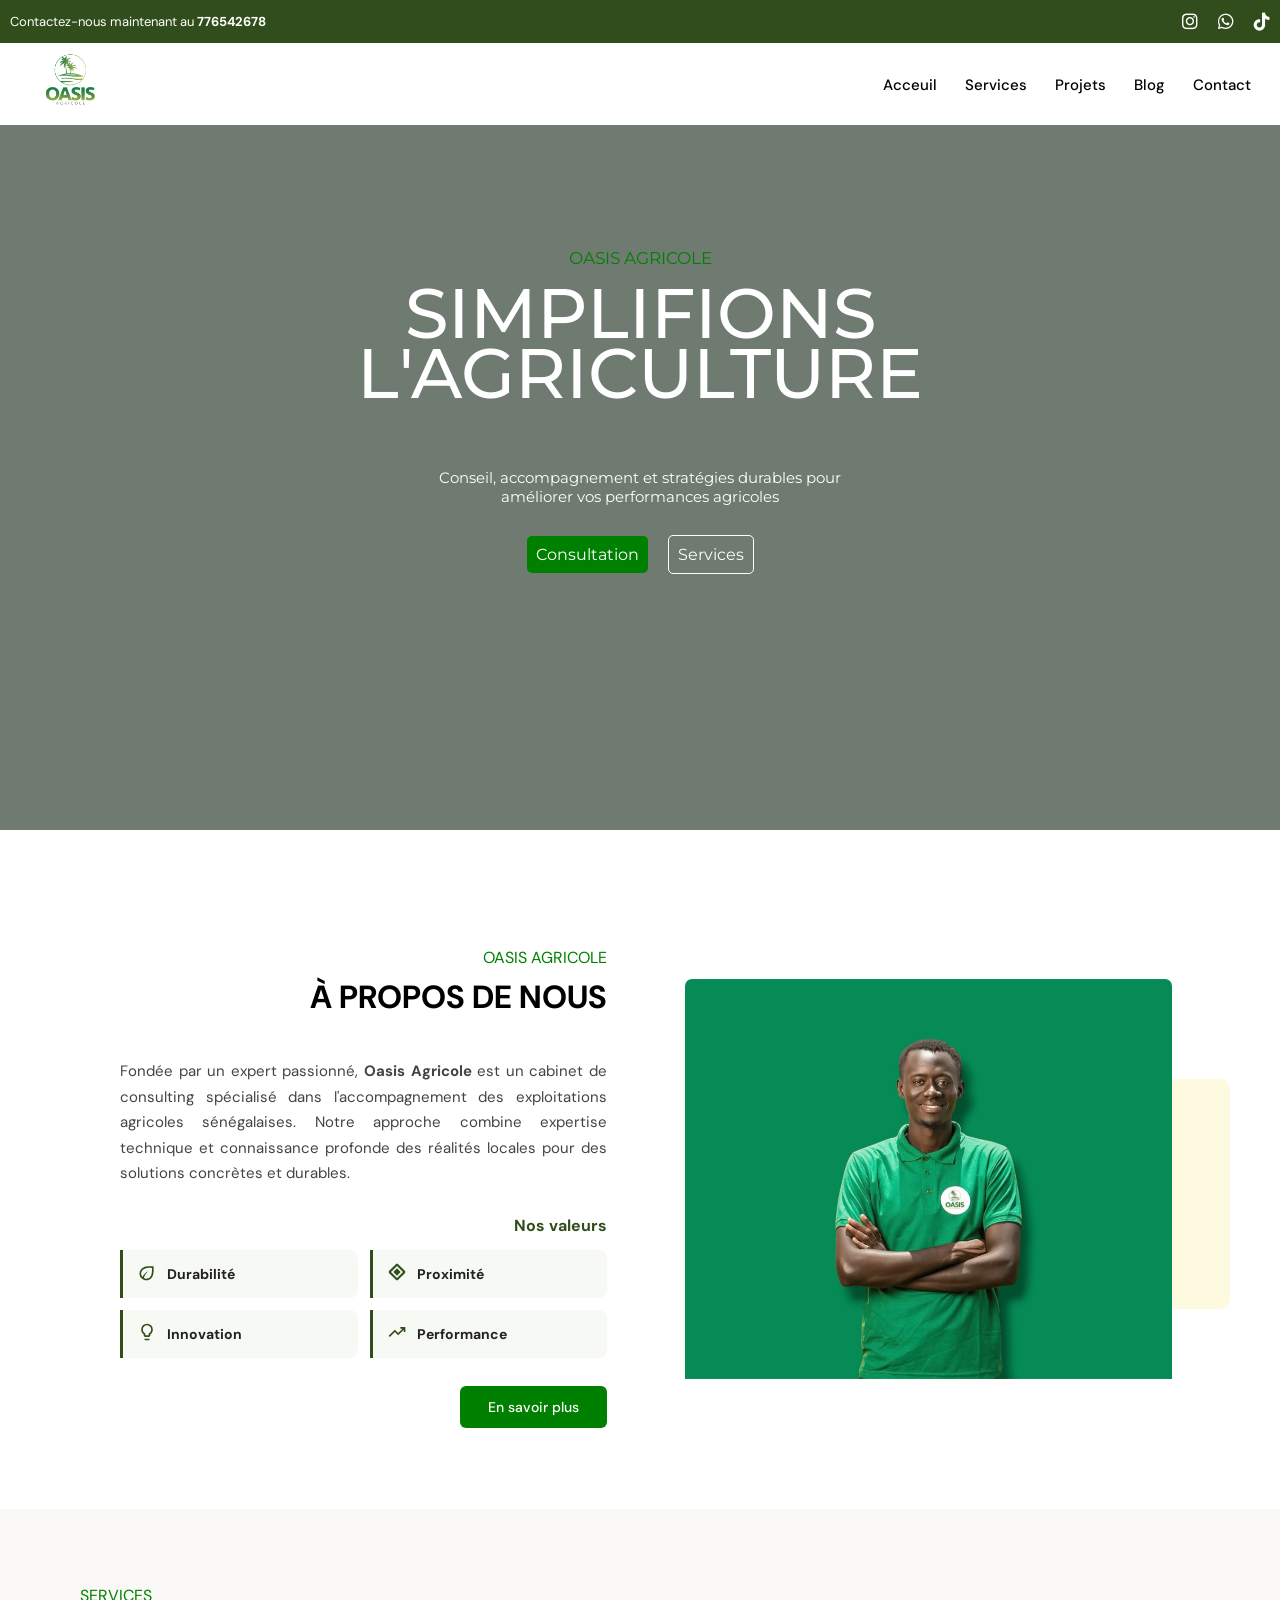
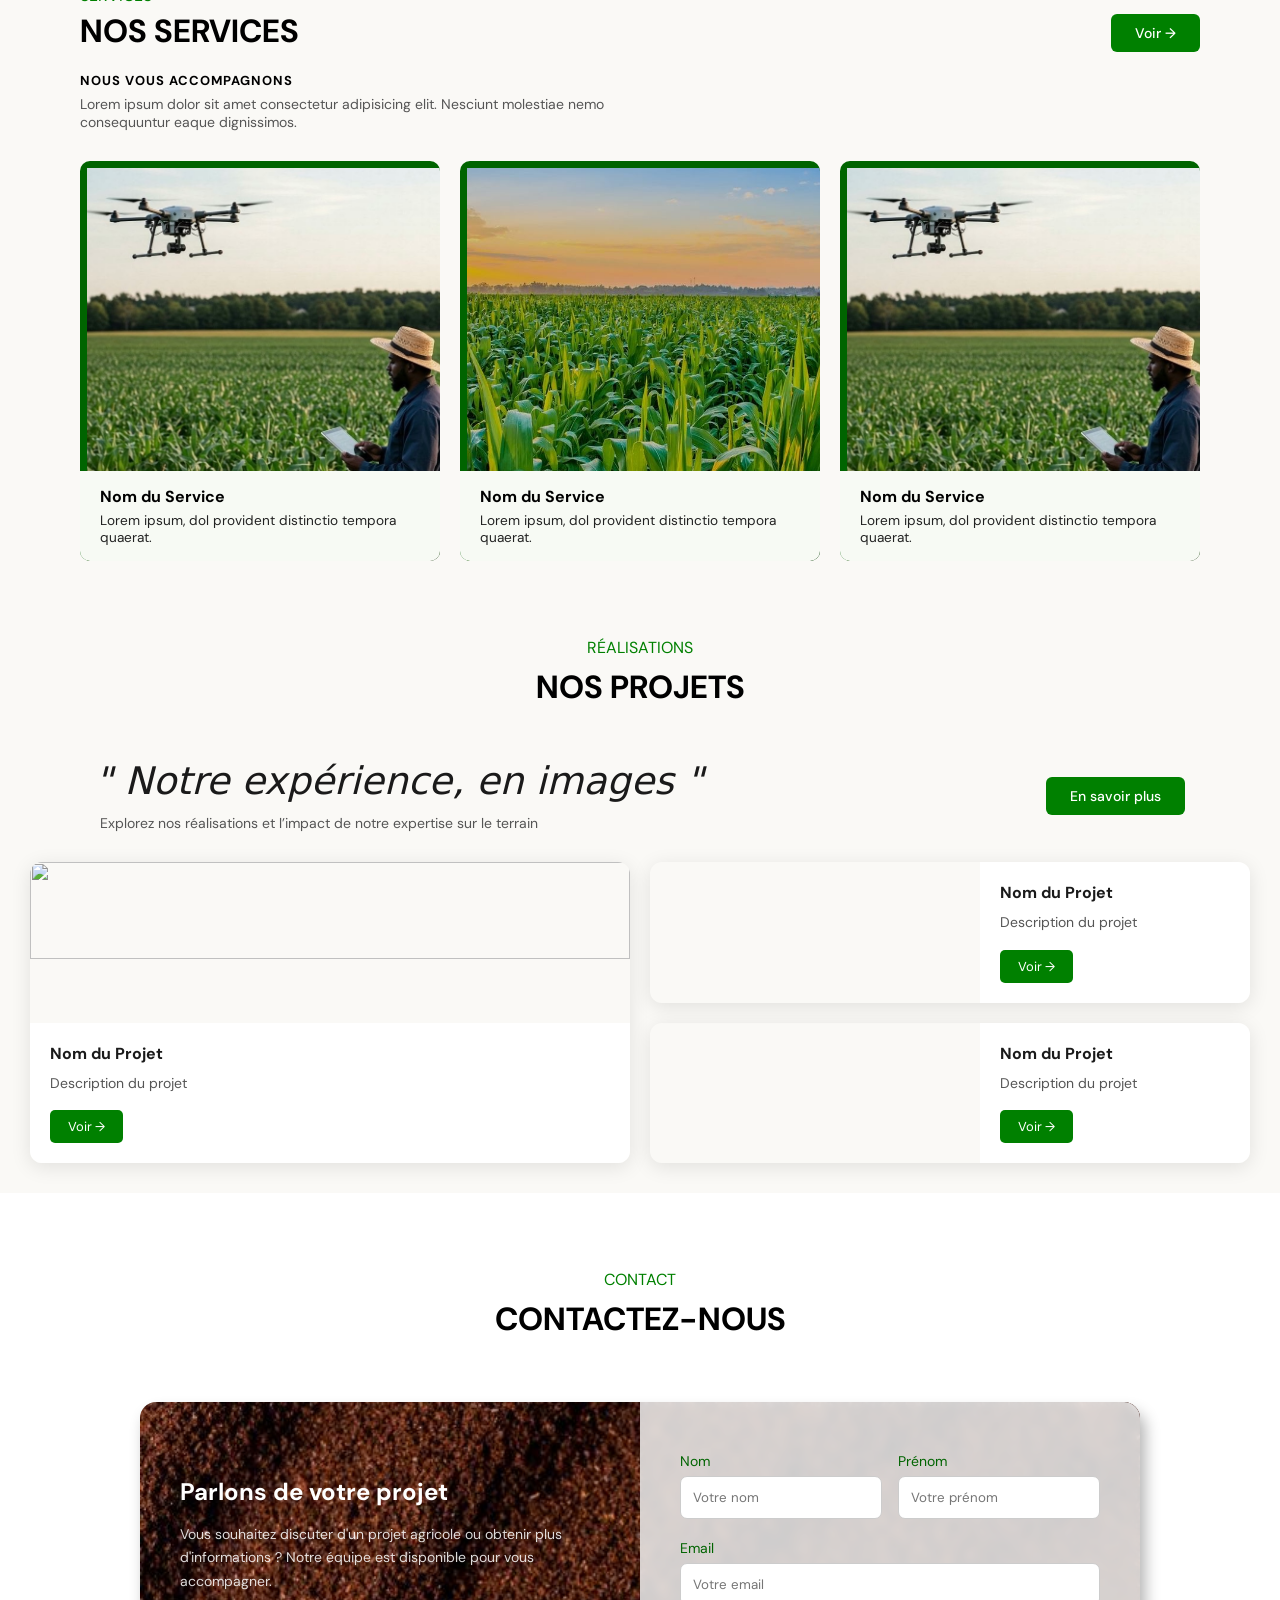
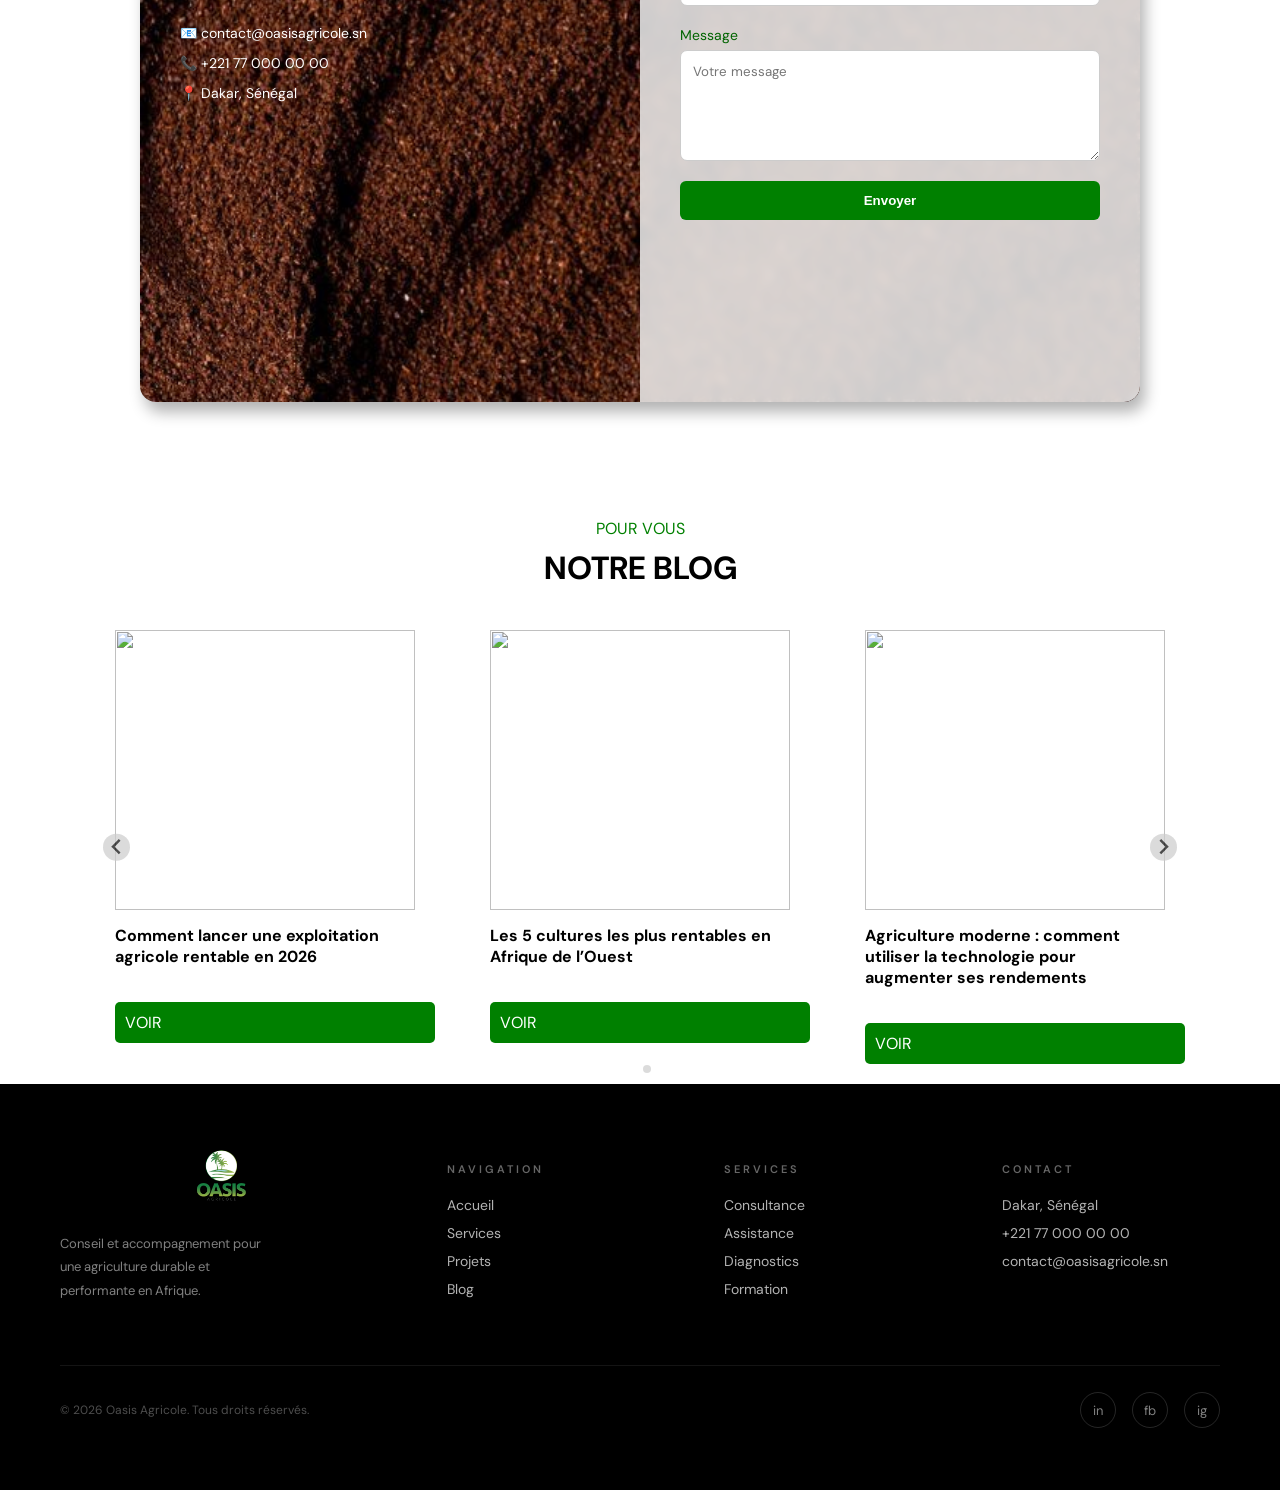
==== commit b399083f: "new-about" ====
--- a/index.html
+++ b/index.html
@@ -28,7 +28,7 @@
     <header> 
 
         <div class="top2">
-            <p>Contactez-nous maintenant au <strong>776542678</strong></p>
+          <p>Contactez-nous maintenant au <strong>776542678</strong></p>
             <div class="reseau">
                 <a href=""><i class="fa-brands fa-instagram"></i></a>
                 <a href=""><i class="fa-brands fa-whatsapp"></i></a>
@@ -129,15 +129,21 @@
                     </div>
                     
              
-                    <div class="cta-link">
+                    <div class="cta-link desactive">
                         <a href="#">En savoir plus</a>
                     </div>
                 </div>
         
                 <div class="about-right">
+
+                        <!-- Bloc à propos mobile -->
+    <div class="about-mobile-top">
+        <h1>À PROPOS DE NOUS</h1>
+        <p>Fondée par un expert passionné, Oasis Agricole accompagne les exploitations agricoles sénégalaises.</p>
+    </div>
                     <img src="images/Photoroom_20260424_181150.JPG" alt="Diocardino Gomes DA COSTA">
                     <div class="carré"></div>
-                    <div class="fondateur-caption">
+                    <div class="about-mobile-bottom">
                         <p class="citation">« Je crois profondément que l'agriculture est une opportunité de bâtir un avenir durable. Mon rôle est simple&nbsp;: vous accompagner, comprendre votre vision et la transformer en résultats concrets. »</p>
                         <p class="titre-poste">Ingénieur agricole &amp; CEO d'Oasis Agricole</p>
                         <h2>Diocardino Gomes DA COSTA</h2>
@@ -170,7 +176,7 @@
                 </div>
             </div>
             <div class="masque">
-                <a href="#" class="btn-voir desactive">En savoir plus →</a>
+                <a href="#" class="btn-voir masque">En savoir plus →</a>
             </div>
 
         </div>
--- a/style.css
+++ b/style.css
@@ -741,7 +741,7 @@
     min-height: 600px;
     border-radius: 16px;
     overflow: hidden;
-    background-image: url('images/Photoroom_20260602_170252.JPG'); /* ← remplace ici */
+    background-image: url('images/IMG_4134.JPG'); /* ← remplace ici */
     background-size: cover;
     background-position: center;
     box-shadow: 5px 10px 15px rgba(0, 0, 0, 0.3);
@@ -1177,14 +1177,18 @@
   
     /* CONTACT */
     .contact { padding: 20px 15px; }
-    .contact-content { background-image: url('images/IMG_4129.JPG'); }
+    .contact-content { background-image: url('images/IMG_4134.JPG'); }
   
     /* FOOTER */
     footer { padding: 20px 15px; }
   
     /* MAIN */
     main { position: relative; background-color: white; background-size: 0px 0px; padding: 13px; }
-  
+    .reseau  a{
+        text-decoration: none;
+        font-size: 16px;
+        color: white;
+       }
     /* DIVERS */
     .carré { width: 0px; height: 0px; }
     .masque { display: block; }
@@ -1225,11 +1229,10 @@
         background-color: #FEFAE0;
         position: absolute;
         z-index: 1;
-        right: 50px;
-        bottom: 200px;
+        left: 15px;
+        bottom: 580px;
         border-radius: 10px;
     }
-
   .service-info{
     text-align: start;
   }
@@ -1250,9 +1253,15 @@
       }
       .contact-content {
       
-        background-image: url('images/IMG_4129.JPG'); /* ← remplace ici */
+        background-image: url('images/IMG_4134.JPG'); /* ← remplace ici */
        
     }
+
+
+    .top2 p {
+        font-size: 11px;
+            
+        }
   }
 
 
@@ -1270,7 +1279,7 @@
         gap: 14px;
         padding: 10px 20px 20px;
         scrollbar-width: none; 
-        margin-top: 25px;/* cache la scrollbar sur Firefox */
+        padding-top: 175px;/* cache la scrollbar sur Firefox */
     }
 
     .valeurs-mobile::-webkit-scrollbar {
@@ -1345,6 +1354,15 @@
         flex-shrink: 0;
         height: 300px;
     }
+
+    .service-card img {
+        width: 100%;
+        height: 100%;
+        object-fit: cover;  /* ← montre toute l'image */
+        display: block;
+    padding: 1px;
+    border-radius: 10px;
+    }
 }
 
 
@@ -1397,3 +1415,77 @@
     }
 }
 
+/* Cache sur desktop */
+.about-mobile-top,
+.about-mobile-bottom {
+    display: none;
+}
+
+
+@media (max-width: 480px) {
+    .about-mobile-top {
+        display: block;
+        position: absolute;
+        top: 200px;      /* ← déborde plus en haut */
+        right: 20px;    /* ← à droite */
+        left: auto;
+        z-index: 15;
+        background: #f5f0e8;
+        padding: 10px 14px;
+        border-radius: 8px;
+        max-width: 160px; /* ← plus petit */
+        box-shadow: 0 4px 15px rgba(0,0,0,0.15);
+    }
+
+    .about-mobile-top h1 {
+        font-size: 11px;
+        margin: 0;
+    }
+      /* Cache seulement le texte, pas le titre */
+      .about-left .a-propos,
+      .about-left .valeurs,
+      .about-left .cta-link {
+          display: none;
+      }
+
+    .about-mobile-top p {
+        font-size: 10px;
+        margin: 4px 0 0 0;
+        line-height: 1.4;
+    }
+
+    .about-mobile-bottom {
+        display: block;
+        position: absolute;
+        bottom: 400px;   /* ← déborde plus en bas */
+        left: 4px;
+        z-index: 15;
+        background: #e8c97a;
+        padding: 10px 14px;
+        border-radius: 8px;
+        max-width: 160px; /* ← plus petit */
+        box-shadow: 0 4px 15px rgba(0,0,0,0.15);
+    }
+
+    .about-mobile-bottom .citation {
+        font-size: 10px;
+        margin: 0 0 4px 0;
+        color: white;
+    }
+
+    .about-mobile-bottom .titre-poste {
+        font-size: 14px;
+    
+        color: black;
+    }
+
+    .about-mobile-bottom h2 {
+        font-size: 10px;
+        margin: 0;
+    }
+}
+
+
+
+
+
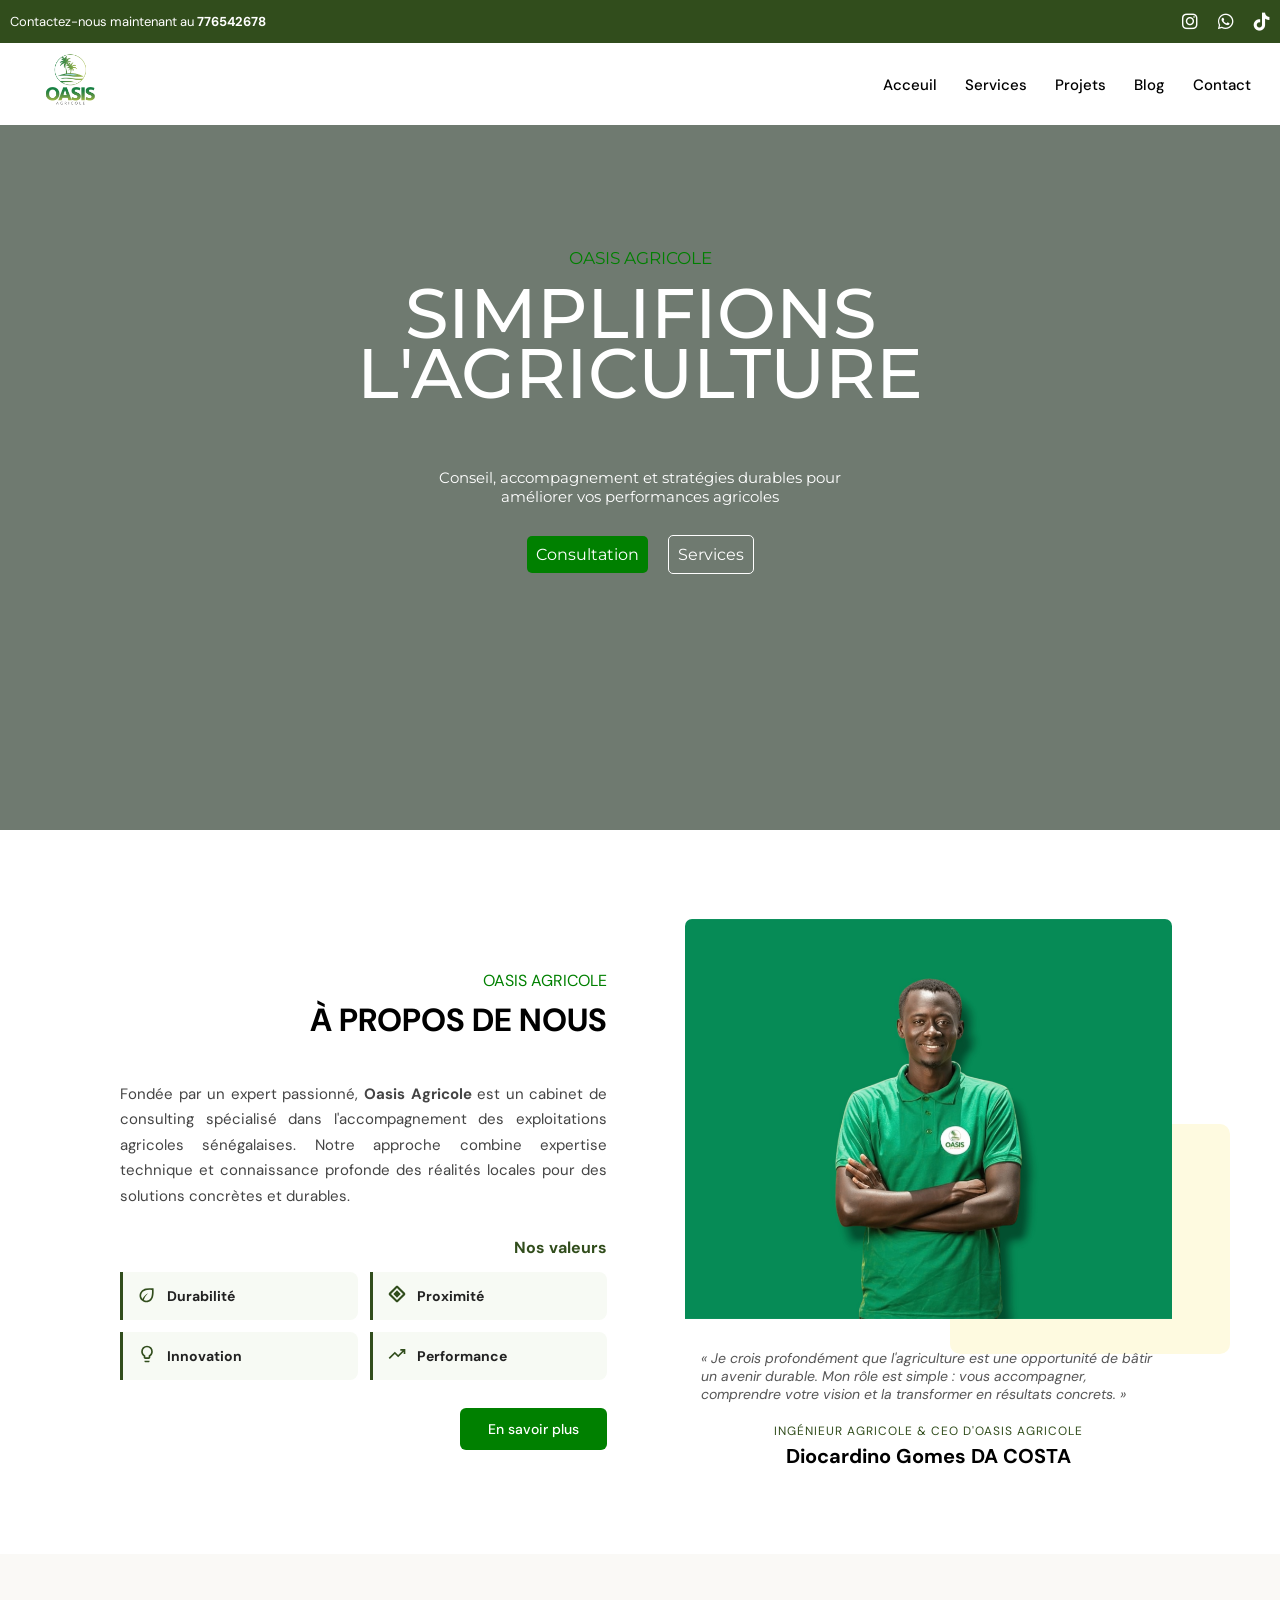
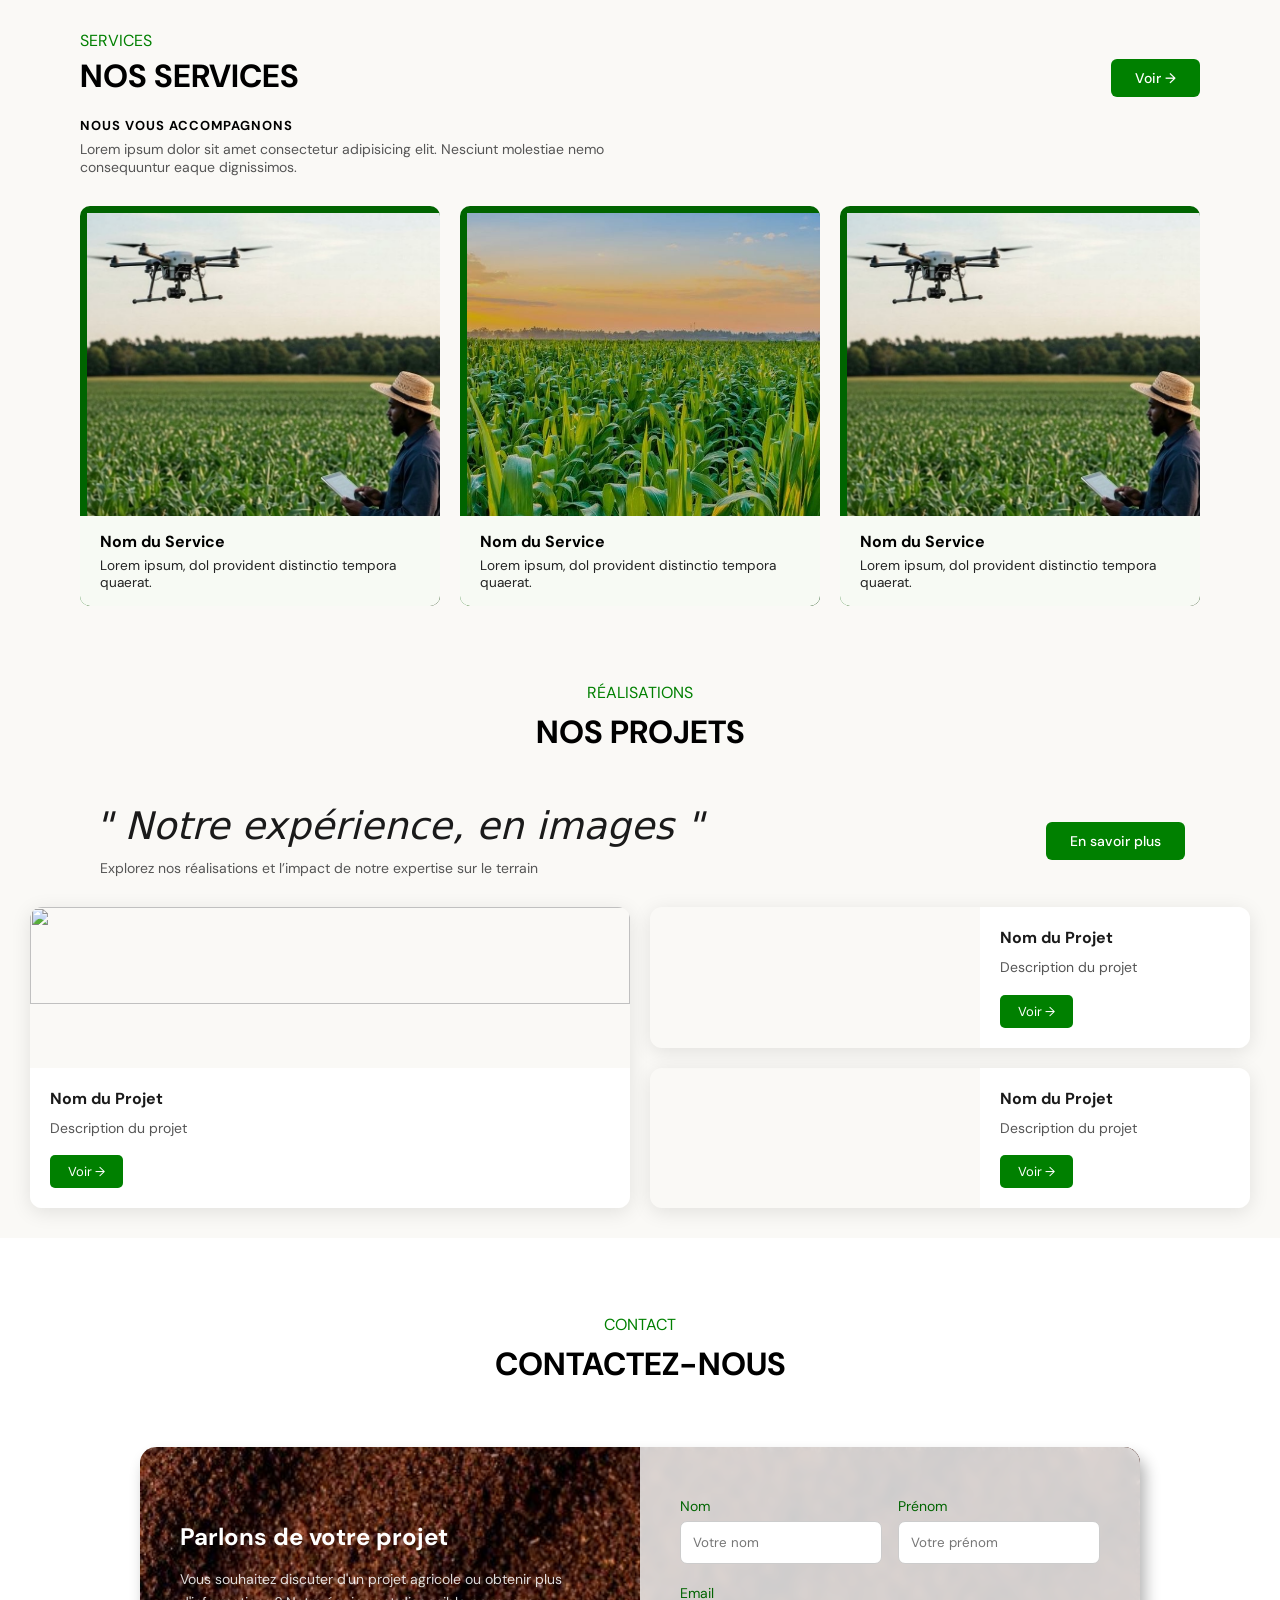
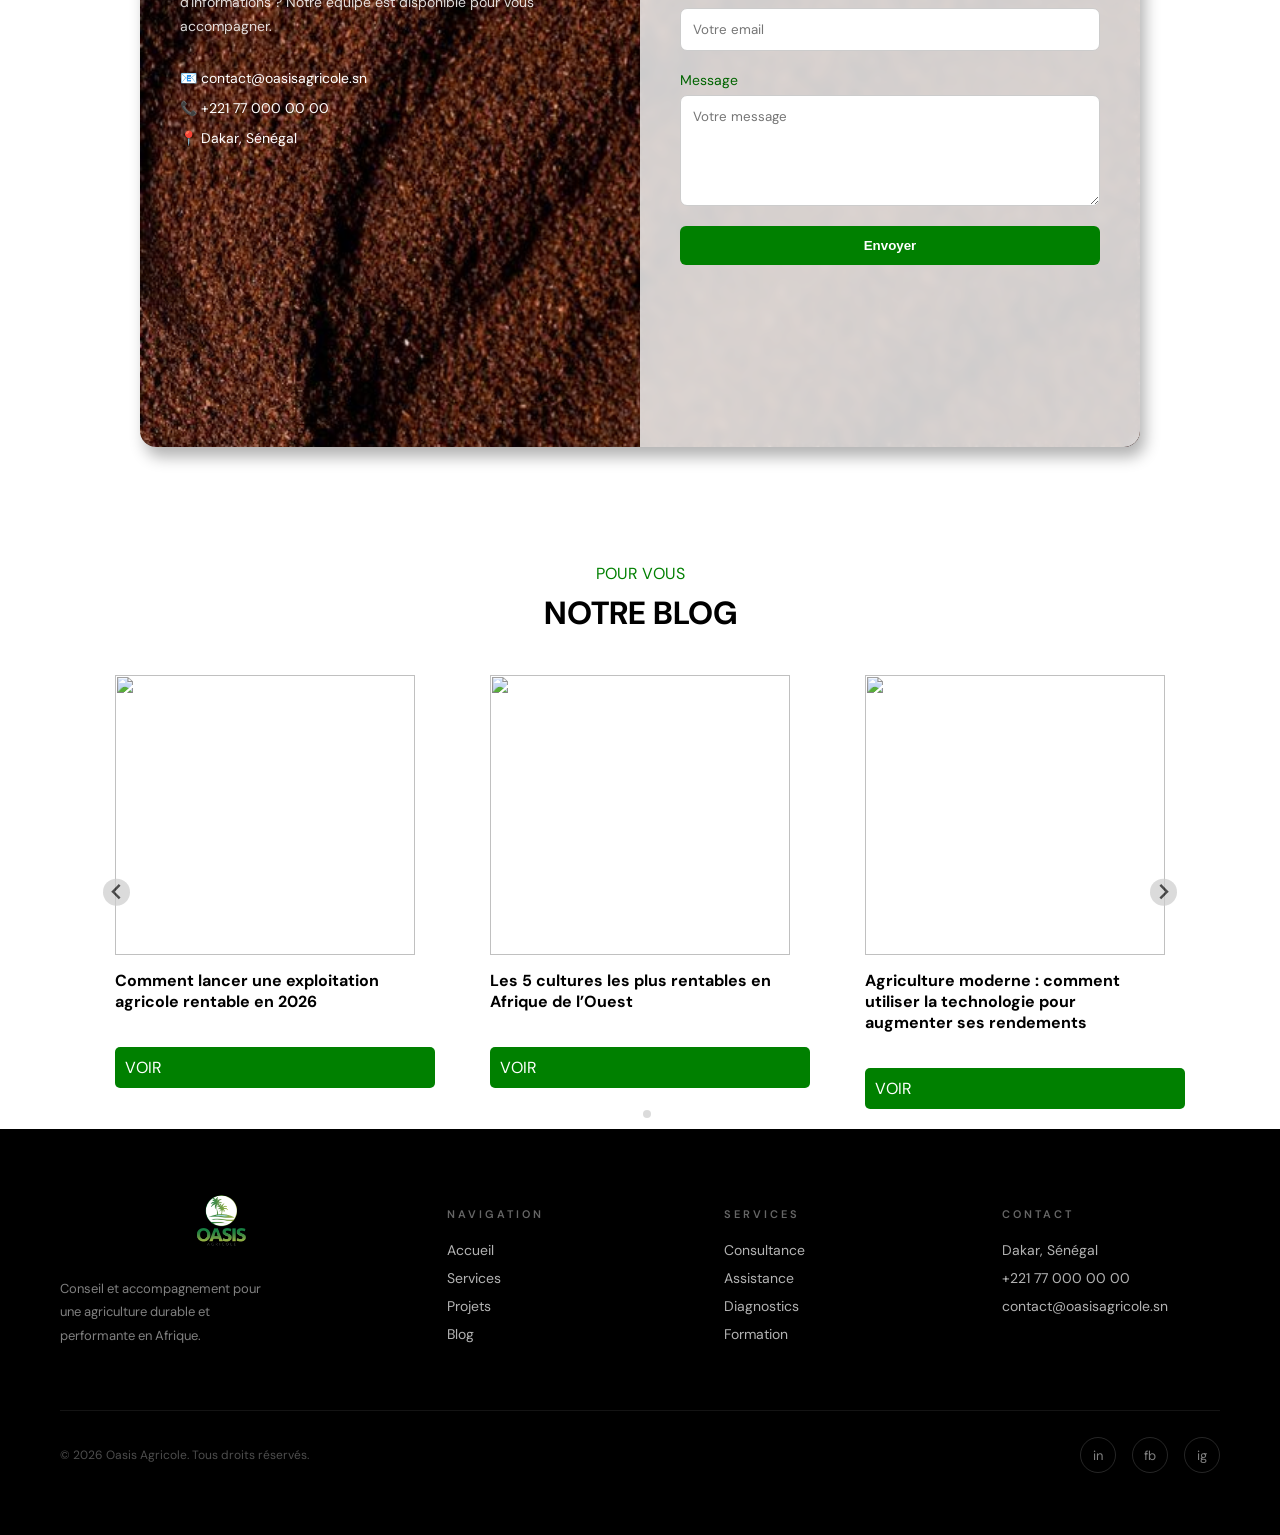
==== commit 84322ac1: "refont" ====
--- a/index.html
+++ b/index.html
@@ -143,7 +143,7 @@
     </div>
                     <img src="images/Photoroom_20260424_181150.JPG" alt="Diocardino Gomes DA COSTA">
                     <div class="carré"></div>
-                    <div class="about-mobile-bottom">
+                    <div class="about-mobile-bottom fondateur-caption">
                         <p class="citation">« Je crois profondément que l'agriculture est une opportunité de bâtir un avenir durable. Mon rôle est simple&nbsp;: vous accompagner, comprendre votre vision et la transformer en résultats concrets. »</p>
                         <p class="titre-poste">Ingénieur agricole &amp; CEO d'Oasis Agricole</p>
                         <h2>Diocardino Gomes DA COSTA</h2>
--- a/style.css
+++ b/style.css
@@ -408,6 +408,11 @@
     position: relative;
 }
 
+.about-mobile-top,
+.about-mobile-bottom {
+    display: none;
+}
+
 .fondateur-caption {
     padding: 16px;
     display: flex;
@@ -1415,14 +1420,12 @@
     }
 }
 
-/* Cache sur desktop */
-.about-mobile-top,
-.about-mobile-bottom {
-    display: none;
-}
-
-
-@media (max-width: 480px) {
+
+
+.fondateur-caption {}
+
+
+@media (max-width: 768px) {
     .about-mobile-top {
         display: block;
         position: absolute;
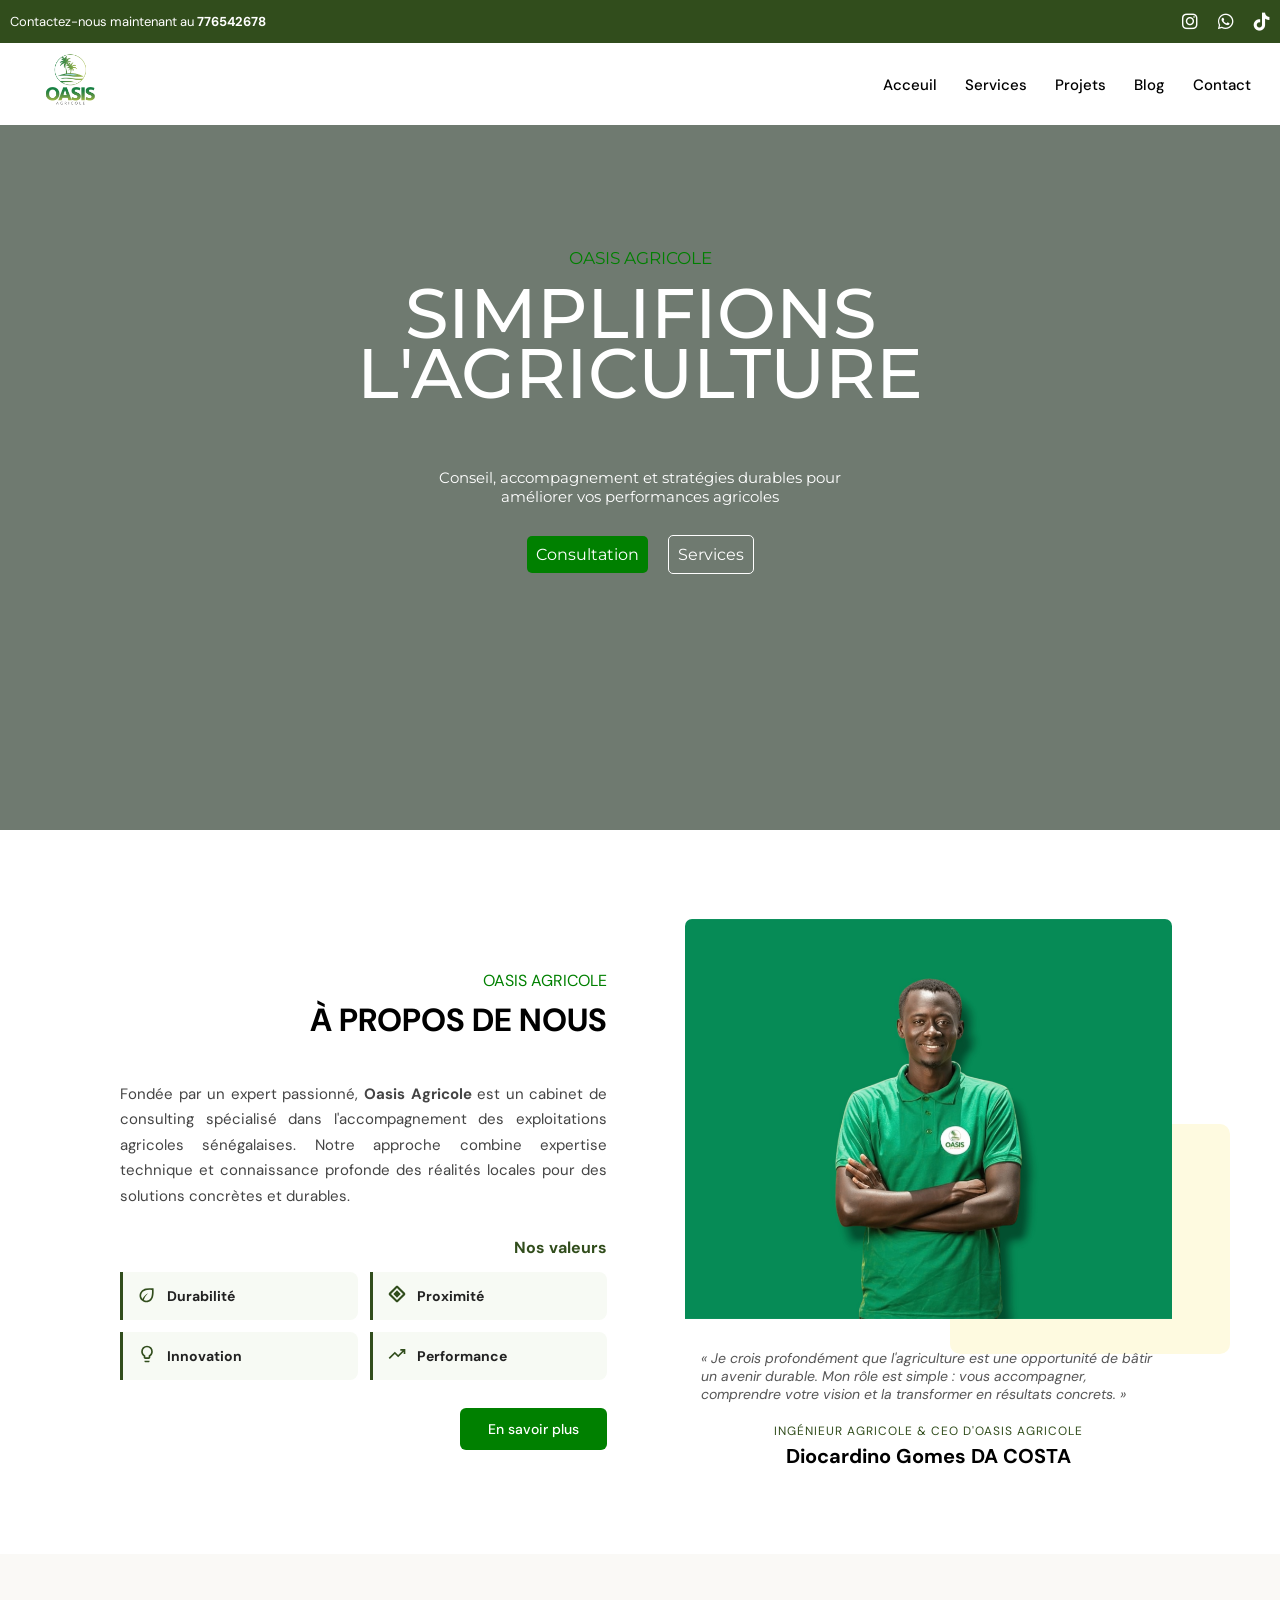
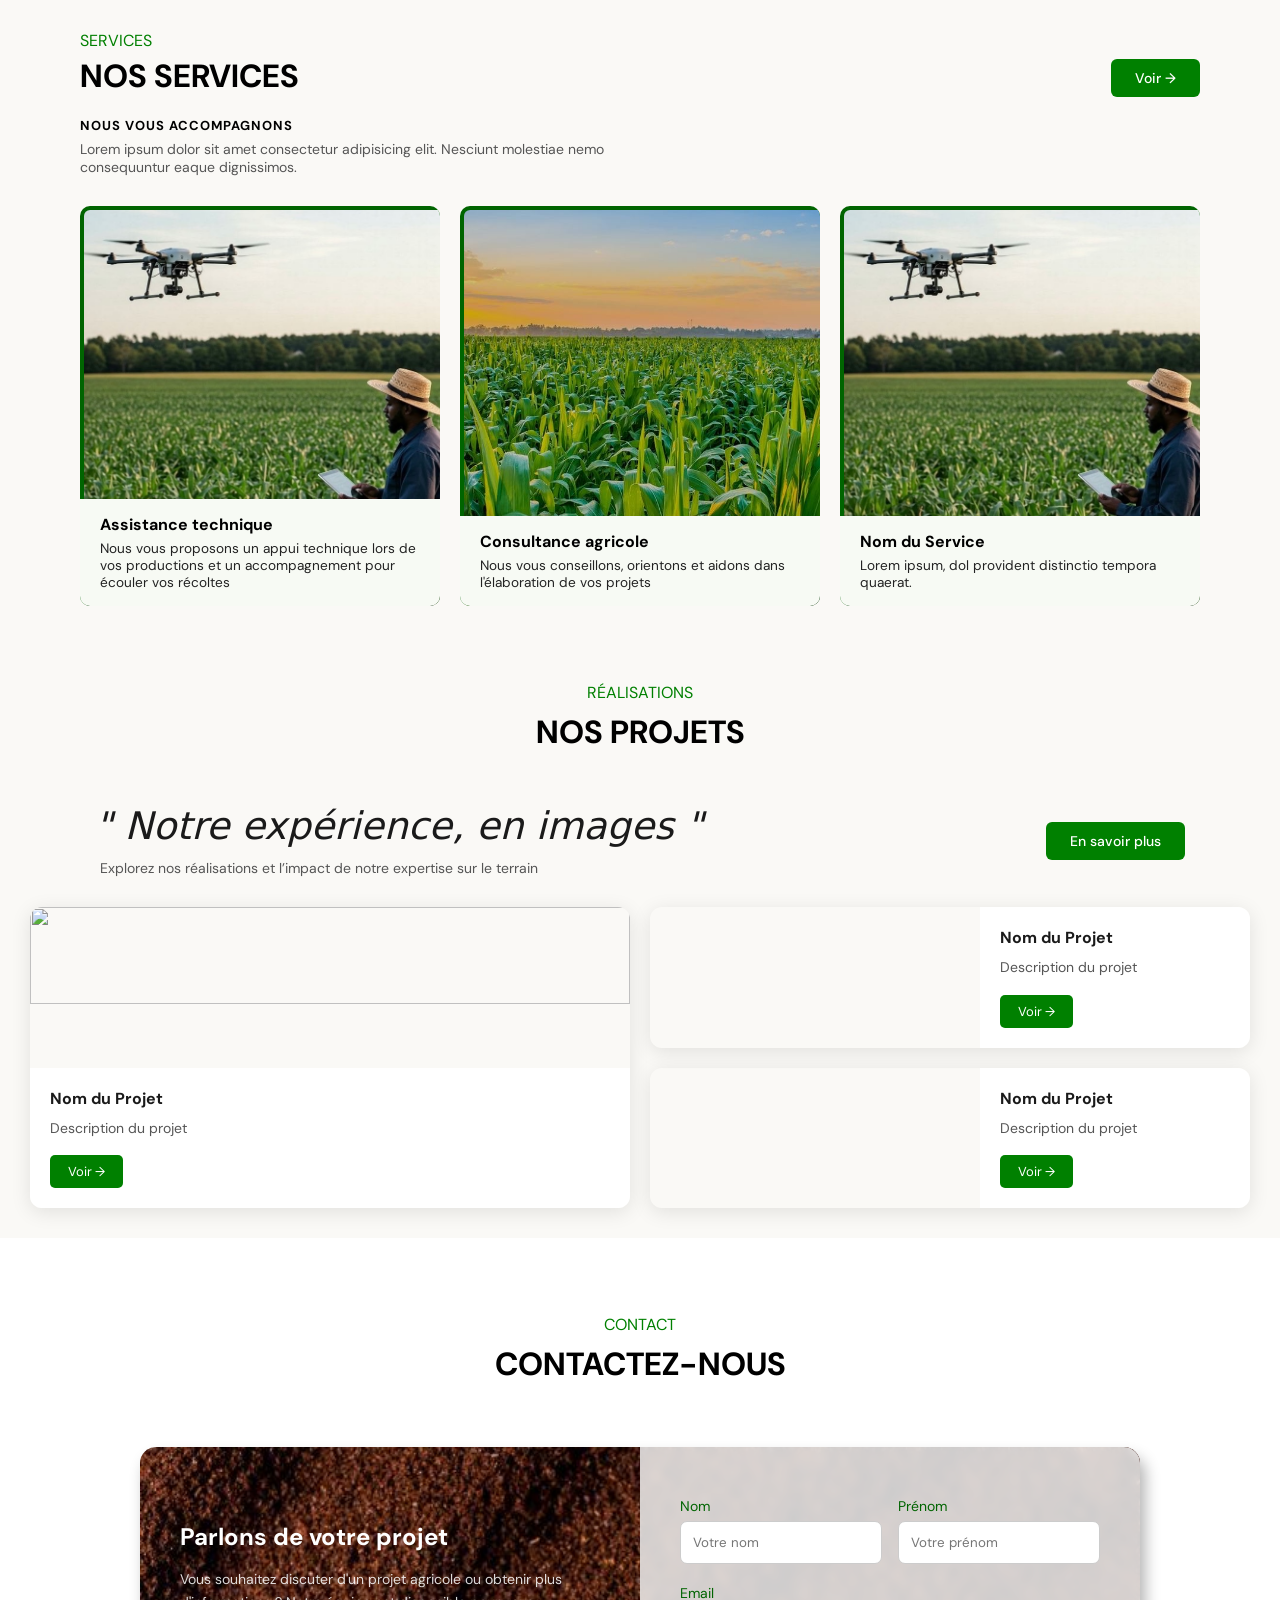
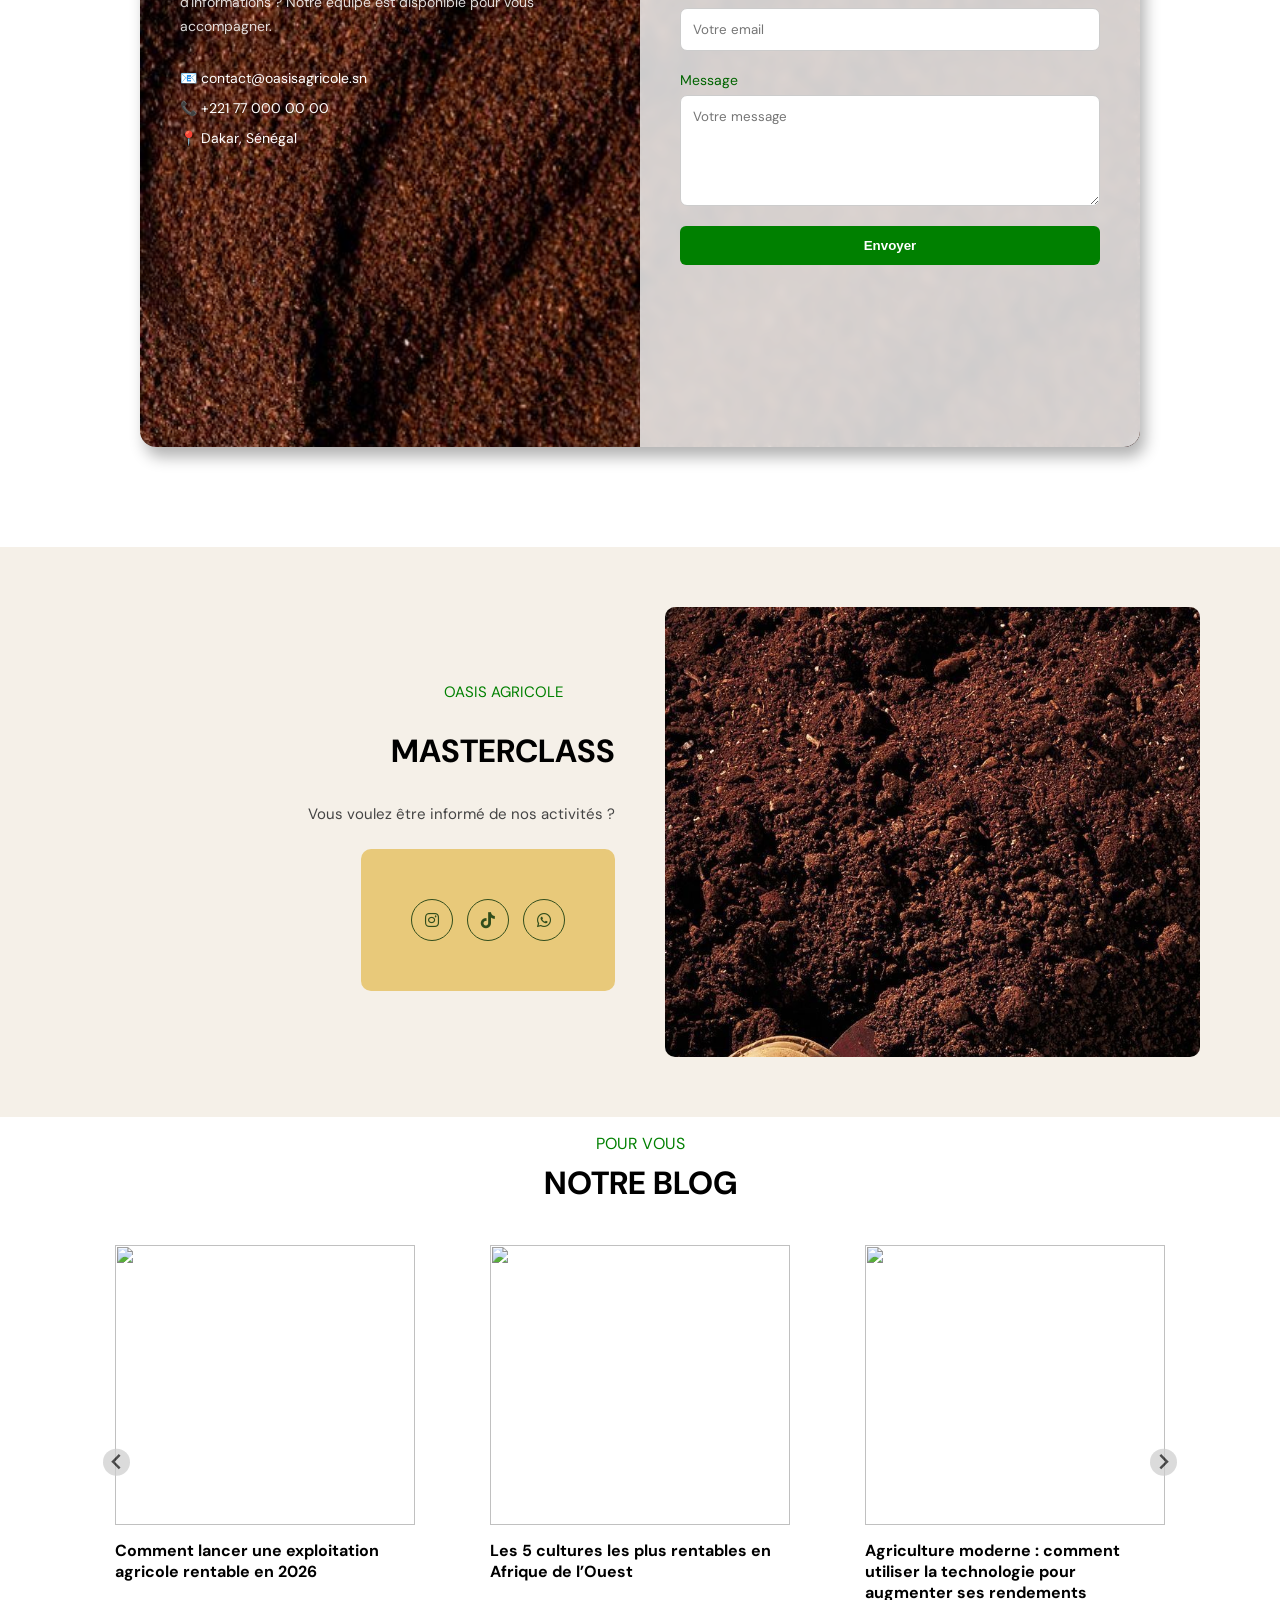
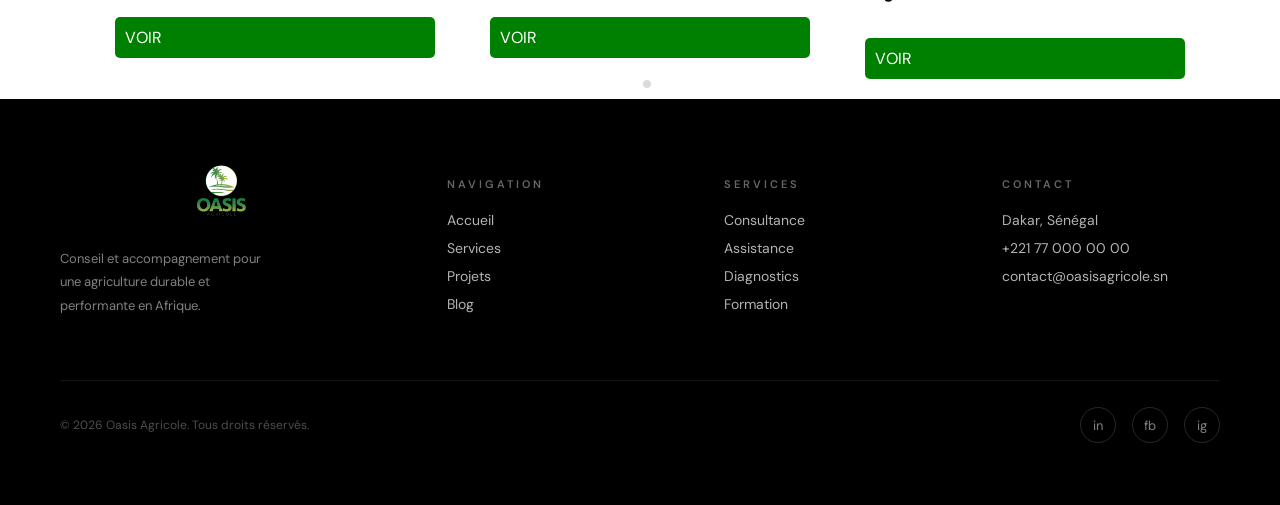
==== commit ce8c83bd: "dede" ====
--- a/index.html
+++ b/index.html
@@ -199,15 +199,15 @@
                 <div class="service-card">
                     <img src="images/Mmmm.jpg" alt="">
                     <div class="service-info">
-                        <h4>Nom du Service</h4>
-                        <p>Lorem ipsum, dol provident distinctio tempora quaerat.</p>
+                        <h4>Assistance technique</h4>
+                        <p>Nous vous proposons un appui technique lors de vos productions et un accompagnement pour écouler vos récoltes</p>
                     </div>
                 </div>
                 <div class="service-card">
                     <img src="images/IMG_3509.JPG" alt="">
                     <div class="service-info">
-                        <h4>Nom du Service</h4>
-                        <p>Lorem ipsum, dol provident distinctio tempora quaerat.</p>
+                        <h4>Consultance agricole</h4>
+                        <p>Nous vous conseillons, orientons et aidons dans l'élaboration de vos projets</p>
                     </div>
                 </div>
                 <div class="service-card">
@@ -279,7 +279,7 @@
         </div>
         <div class="projets-mobile" style="background-color: #FAF9F6; padding-top: 80px;">
             <div class="titre">
-                <p class="green">IMPLICATIONS</p>
+                <p class="green">RÉALISATIONS</p>
                 <h1>NOS PROJETS</h1>
             </div>
             <div class="projet-header" style="margin-bottom: 30px;">
@@ -350,6 +350,27 @@
                 </div>
             </div>
         </div>
+        <div class="masterclass">
+            <div class="masterclass-left">
+                <div class="head">
+                    <div class="titre">
+                        <p class="green" style="color: green;">OASIS AGRICOLE</p>
+                        <h1>MASTERCLASS</h1>
+                    </div>
+                </div>
+
+                <p>Vous voulez être informé de nos activités ?</p>
+                <div class="reseau-masterclass">
+                    <a href=""> <i class="fa-brands fa-instagram"></i></a>
+                    <a href=""> <i class="fa-brands fa-tiktok"></i></a>
+                    <a href=""> <i class="fa-brands fa-whatsapp"></i></a>
+              
+                </div>
+            </div>
+            <div class="masterclass-right">
+                <img src="images/IMG_3506.JPG" alt="" srcset="">
+            </div>
+        </div>
         
 
 
--- a/style.css
+++ b/style.css
@@ -714,7 +714,8 @@
     height: 100%;
     object-fit: cover;  /* ← montre toute l'image */
     display: block;
-padding: 7px;
+padding: 4px;
+border-radius: 10px;
 }
 
 
@@ -1422,14 +1423,14 @@
 
 
 
-.fondateur-caption {}
+
 
 
 @media (max-width: 768px) {
     .about-mobile-top {
         display: block;
         position: absolute;
-        top: 200px;      /* ← déborde plus en haut */
+        top: 205px;      /* ← déborde plus en haut */
         right: 20px;    /* ← à droite */
         left: auto;
         z-index: 15;
@@ -1489,6 +1490,97 @@
 }
 
 
-
-
-
+/* MASTERCLASS */
+.masterclass {
+    display: flex;
+    justify-content: center;
+    align-items: center;
+    padding: 60px 80px;
+    gap: 50px;
+    text-align: end;
+    background-color: #f5f0e8;
+}
+
+.masterclass-left {
+    flex: 1;
+    display: flex;
+    flex-direction: column;
+    align-items: flex-end;
+    text-align: right;
+}
+
+.masterclass-left p {
+    font-size: 15px;
+    color: #444;
+    margin-top: 10px;
+    margin-bottom: 20px;
+}
+
+.reseau-masterclass {
+    display: flex;
+    gap: 14px;
+    margin-top: 5px;
+    background-color: #e8c97a;
+    padding: 50px;
+    border-radius: 10px;
+}
+
+.reseau-masterclass a {
+    width: 40px;
+    height: 40px;
+    border-radius: 50%;
+    border: 1px solid #314D1C;
+    display: flex;
+    align-items: center;
+    justify-content: center;
+    color: #314D1C;
+    font-size: 16px;
+    text-decoration: none;
+    transition: all 0.3s ease;
+}
+
+.reseau-masterclass a:hover {
+    background-color: #314D1C;
+    color: white;
+}
+
+.masterclass-right {
+    flex: 1;
+}
+
+.masterclass-right img {
+    width: 100%;
+    height: 450px;
+    object-fit: cover;
+    object-position: top;
+    border-radius: 10px;
+    display: block;
+}
+
+/* RESPONSIVE */
+@media (max-width: 768px) {
+    .masterclass {
+        flex-direction: column;
+        padding: 30px 20px;
+        gap: 30px;
+    }
+
+    .masterclass-left {
+        align-items: center;
+        text-align: center;
+    }
+
+    .masterclass-right img {
+        height: 500px;
+    }
+}
+
+@media (max-width: 480px) {
+    .masterclass { padding: 20px 15px; }
+    .masterclass-right img { height: 400px; }
+}
+
+
+
+
+
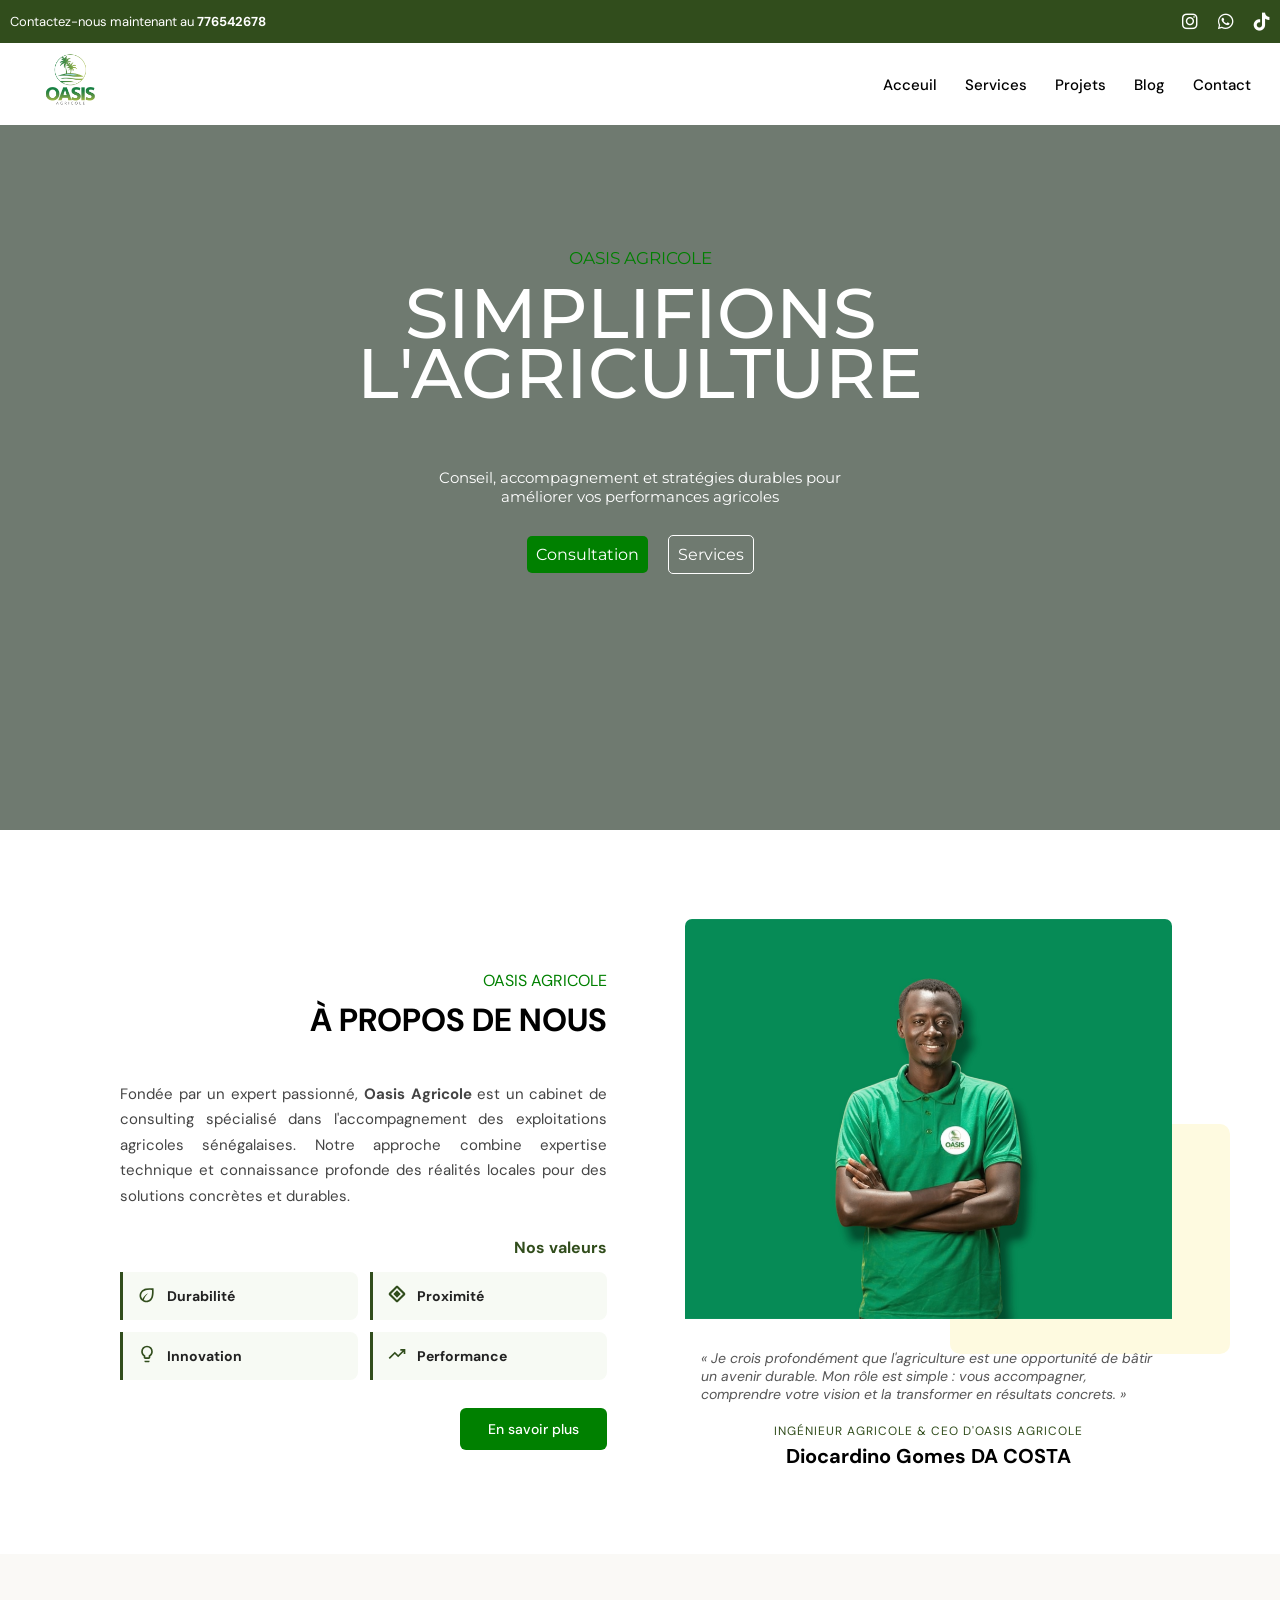
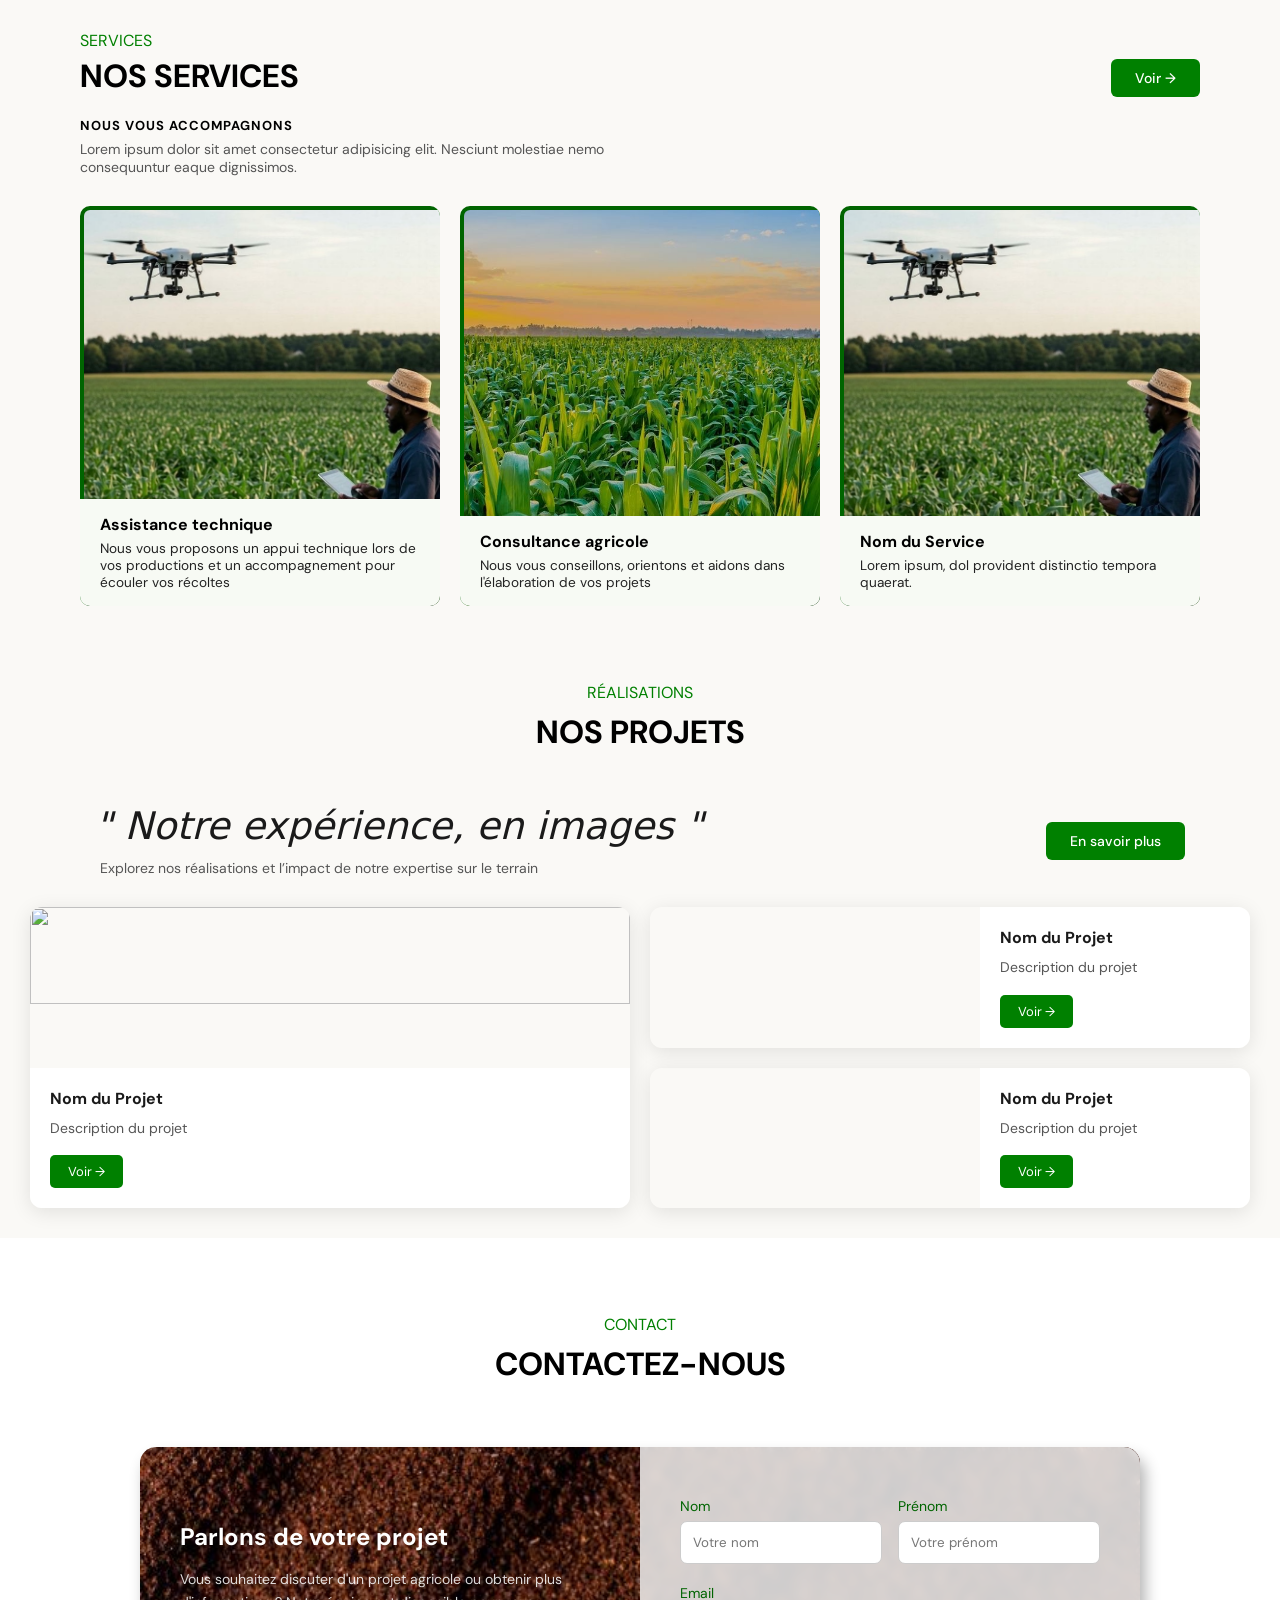
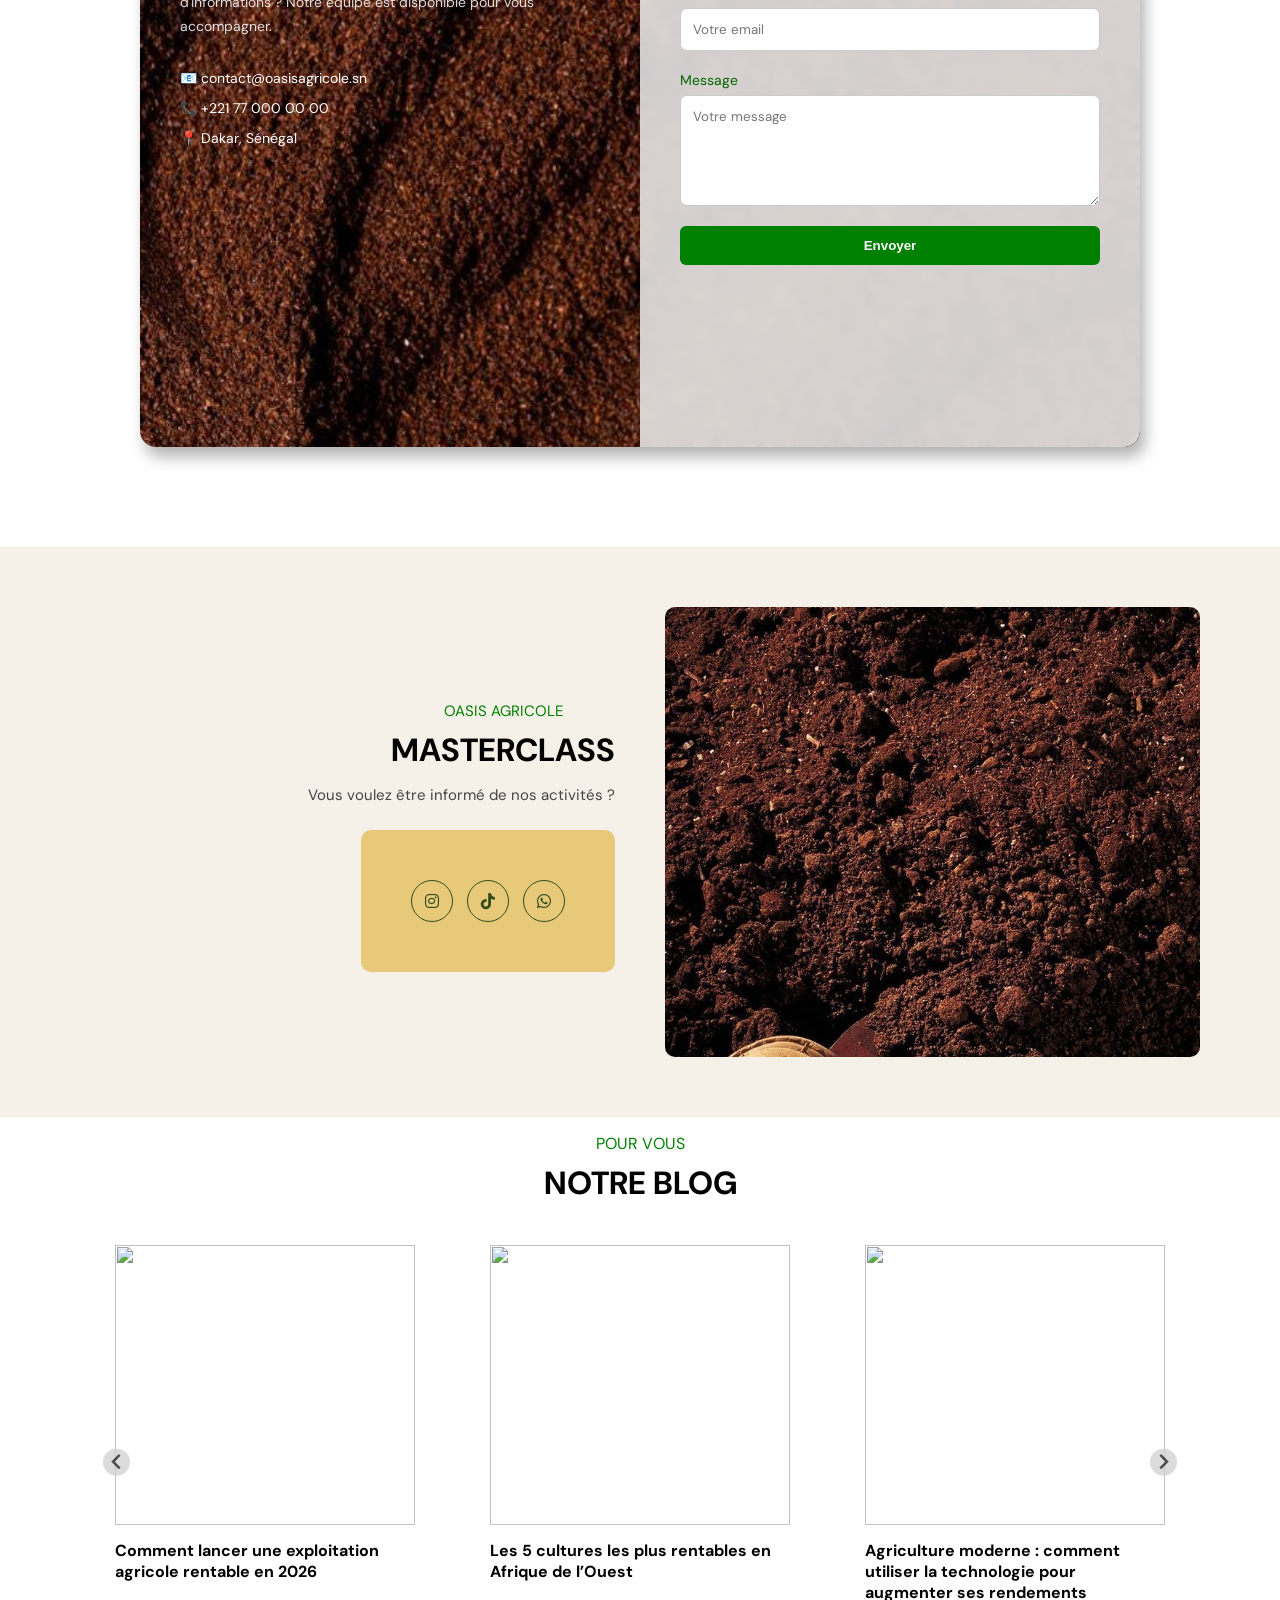
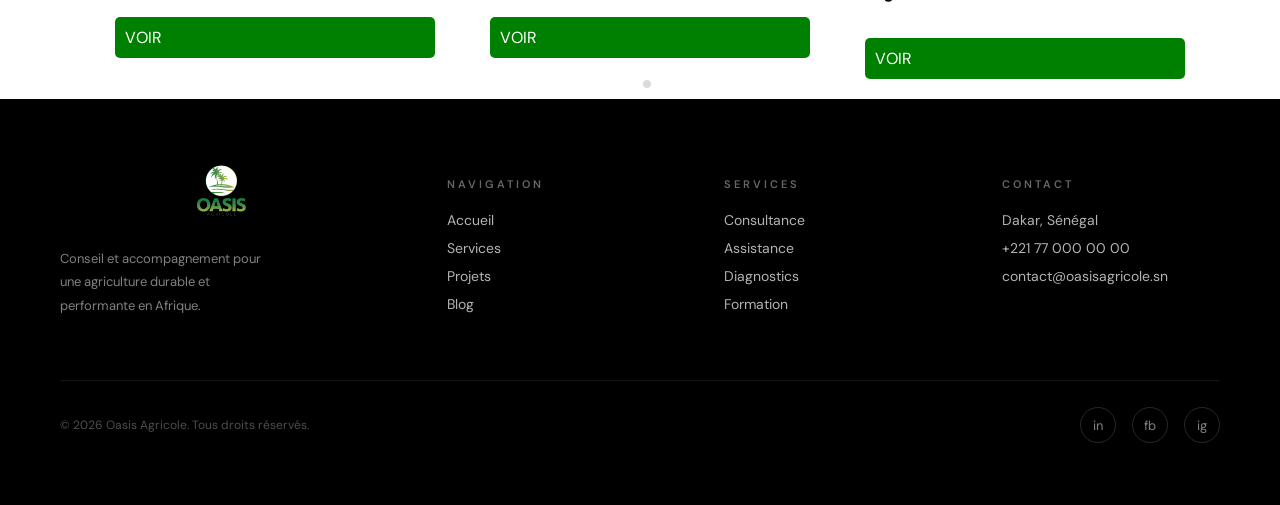
==== commit fe568777: "dsqaze" ====
--- a/index.html
+++ b/index.html
@@ -354,8 +354,8 @@
             <div class="masterclass-left">
                 <div class="head">
                     <div class="titre">
-                        <p class="green" style="color: green;">OASIS AGRICOLE</p>
-                        <h1>MASTERCLASS</h1>
+                        <p class="green" style="color: green; margin-bottom: 0px;">OASIS AGRICOLE</p>
+                        <h1 style="margin-bottom: 4px;">MASTERCLASS</h1>
                     </div>
                 </div>
 
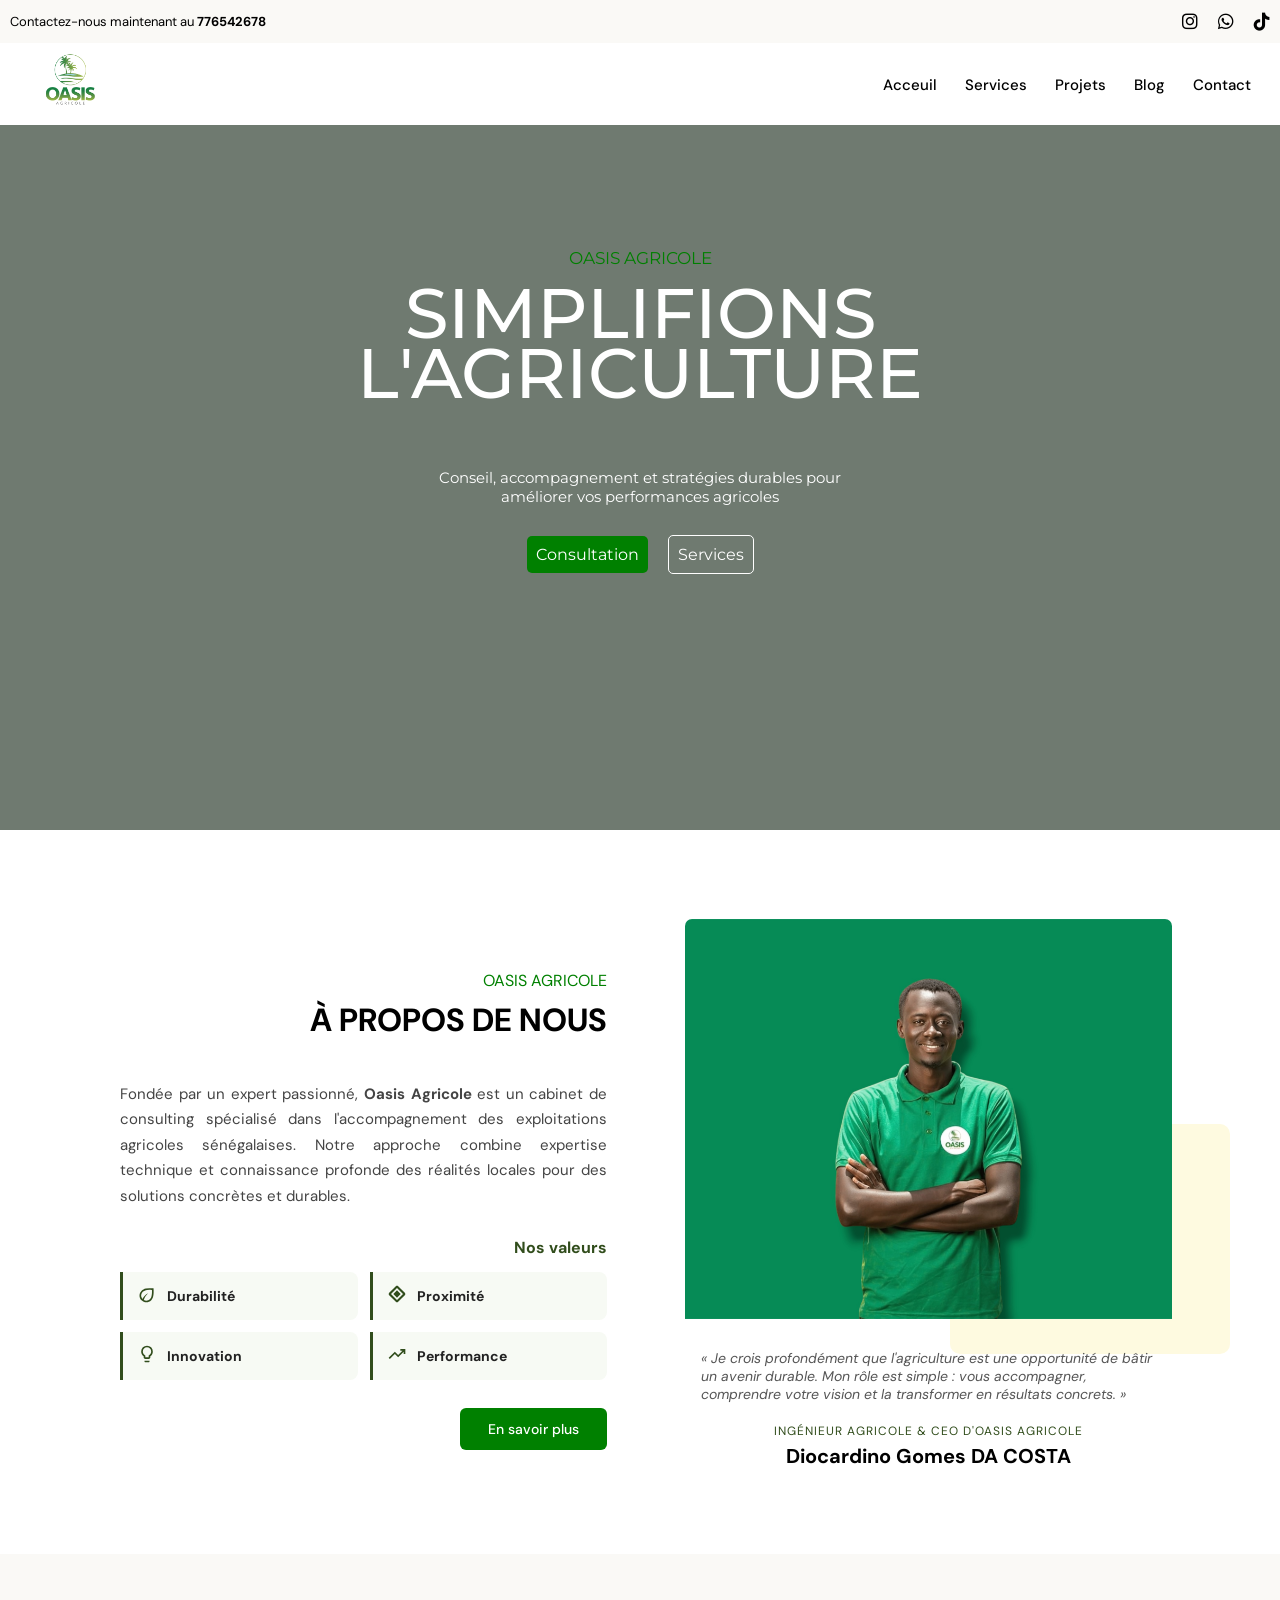
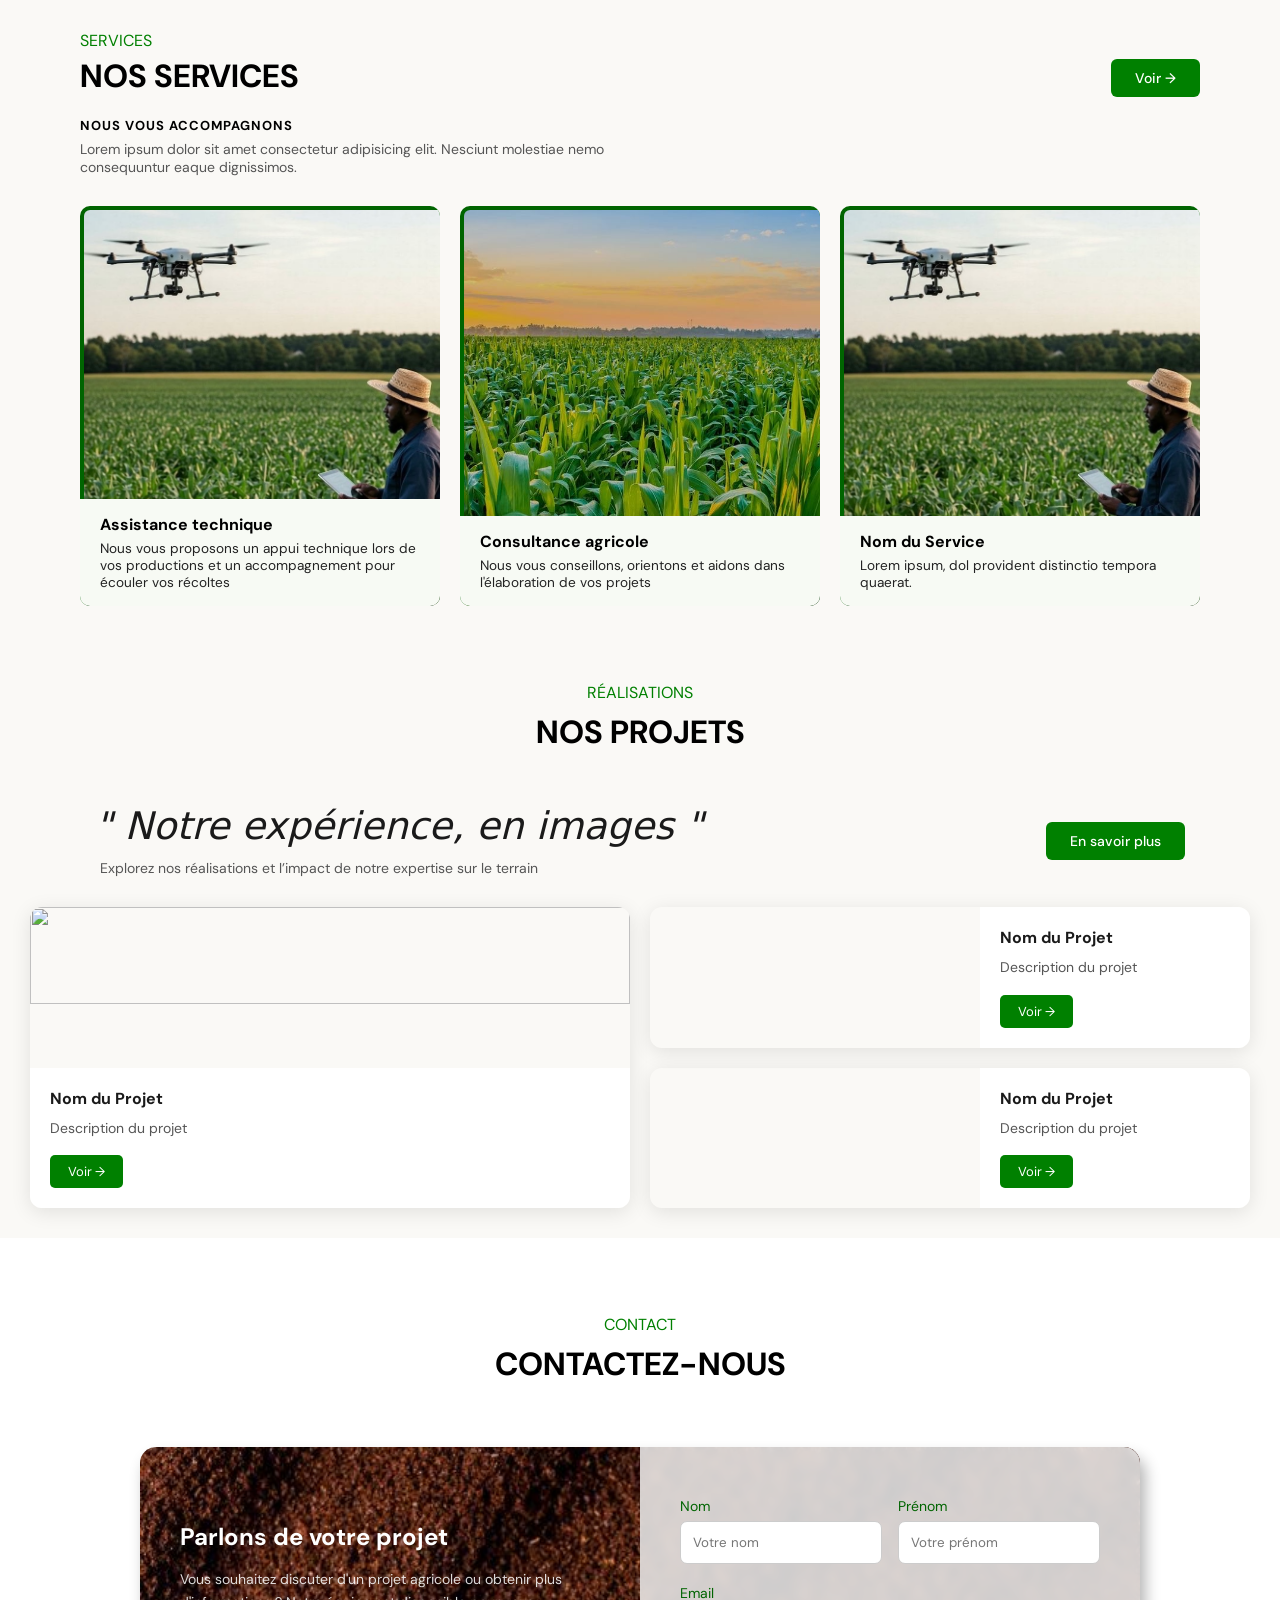
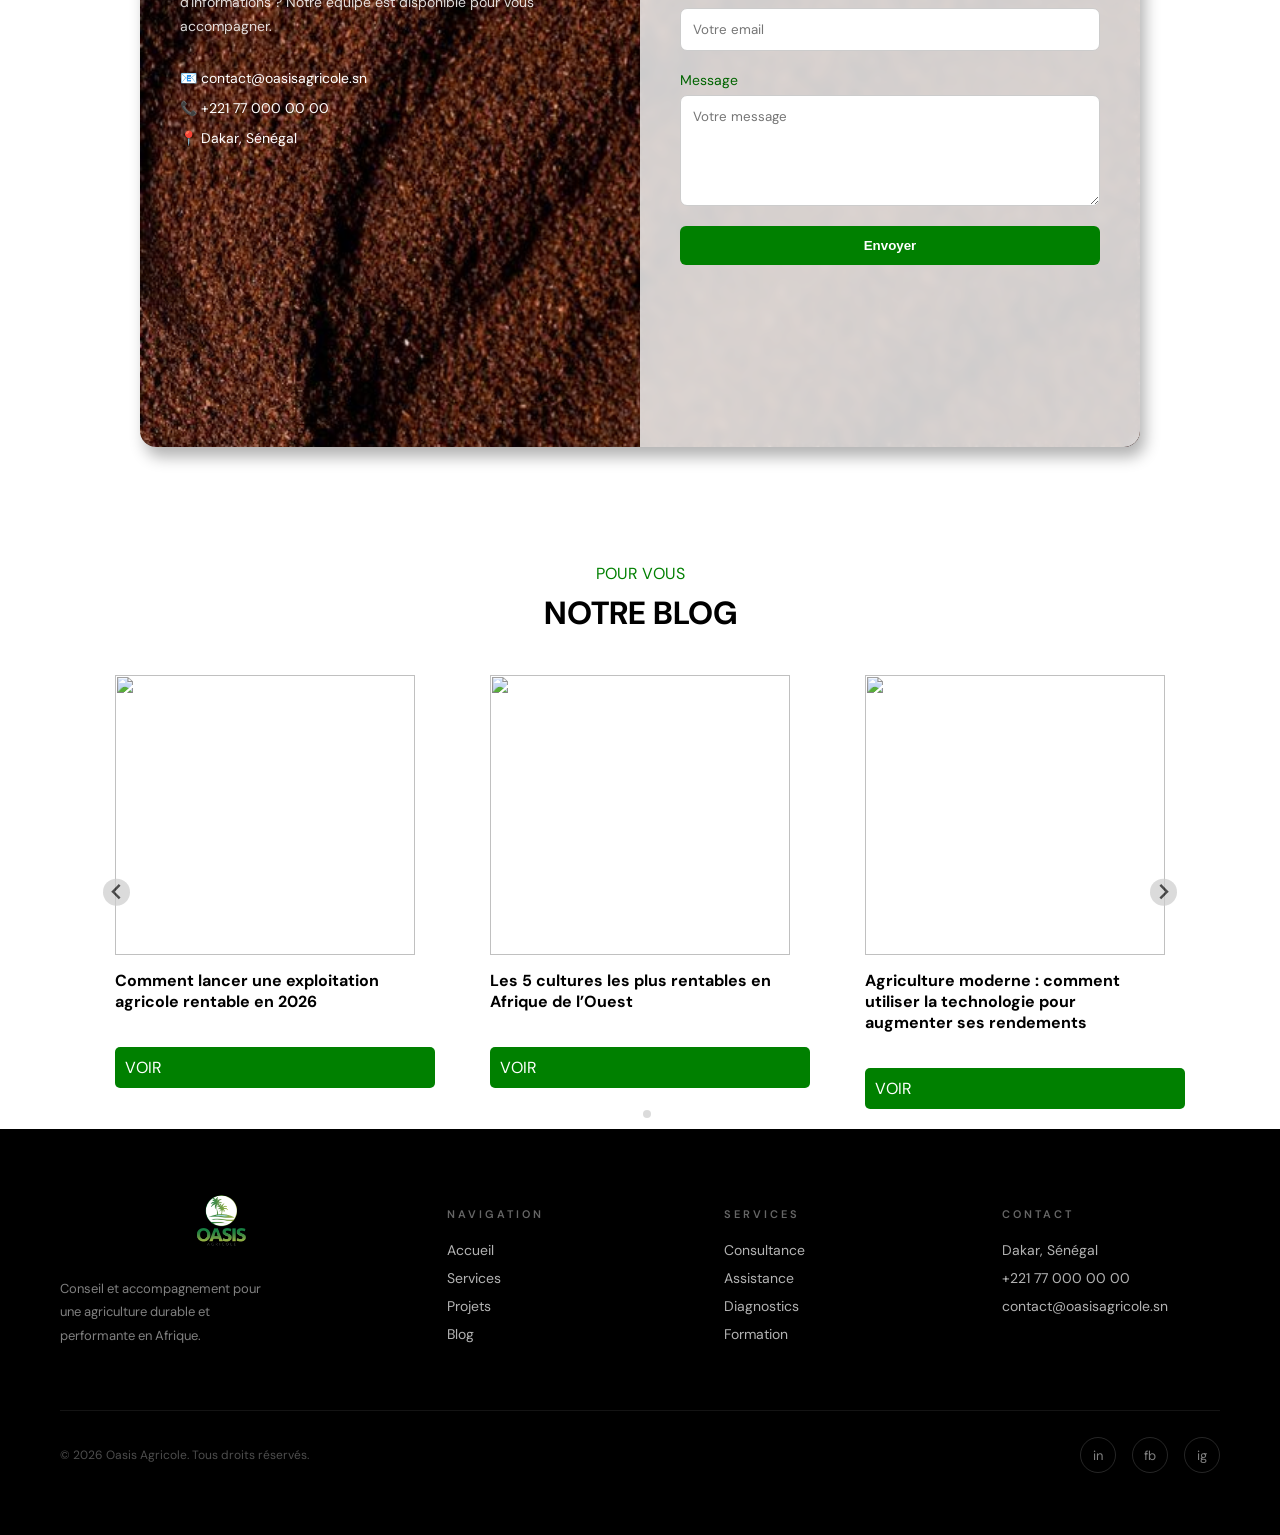
==== commit a50d1ed2: "fdfd" ====
--- a/index.html
+++ b/index.html
@@ -350,7 +350,7 @@
                 </div>
             </div>
         </div>
-        <div class="masterclass">
+        <div class="masterclass" style="background-color: #FAF9F6;">
             <div class="masterclass-left">
                 <div class="head">
                     <div class="titre">
@@ -368,7 +368,7 @@
                 </div>
             </div>
             <div class="masterclass-right">
-                <img src="images/IMG_3506.JPG" alt="" srcset="">
+                <img src="images/7805e046-465e-4fd5-b4ca-763c2c814884.JPG" alt="" srcset="">
             </div>
         </div>
         
--- a/style.css
+++ b/style.css
@@ -46,8 +46,8 @@
     justify-content: space-between;
     align-items: center;
   gap: 60px;
-    background-color: #314D1C;
-    color: white;
+    background-color: #faf9f6;
+    color: black;
     padding: 0 10px;
     
 }
@@ -64,7 +64,7 @@
 .reseau  a{
  text-decoration: none;
  font-size: 18px;
- color: white;
+ color: black;
 }
 
 
@@ -1492,7 +1492,7 @@
 
 /* MASTERCLASS */
 .masterclass {
-    display: flex;
+    display: none;
     justify-content: center;
     align-items: center;
     padding: 60px 80px;
@@ -1520,7 +1520,7 @@
     display: flex;
     gap: 14px;
     margin-top: 5px;
-    background-color: #e8c97a;
+    background-color: black;
     padding: 50px;
     border-radius: 10px;
 }
@@ -1549,7 +1549,7 @@
 }
 
 .masterclass-right img {
-    width: 100%;
+
     height: 450px;
     object-fit: cover;
     object-position: top;
@@ -1560,9 +1560,13 @@
 /* RESPONSIVE */
 @media (max-width: 768px) {
     .masterclass {
+        display: block;
         flex-direction: column;
         padding: 30px 20px;
         gap: 30px;
+        align-items: center;
+        justify-content: center;
+        gap: 20px;
     }
 
     .masterclass-left {
@@ -1571,12 +1575,29 @@
     }
 
     .masterclass-right img {
-        height: 500px;
+        min-height: 620px;
+        width: 100%;
+        margin-top: 30px;
+    }
+
+    .reseau-masterclass a {
+        width: 40px;
+        height: 40px;
+        border-radius: 50%;
+        border: 1px solid #314D1C;
+        display: flex;
+        align-items: center;
+        justify-content: center;
+        color: white;
+        font-size: 16px;
+        text-decoration: none;
+        transition: all 0.3s ease;
+        background-color: #314D1C;
     }
 }
 
 @media (max-width: 480px) {
-    .masterclass { padding: 20px 15px; }
+    .masterclass {  padding: 20px 15px; }
     .masterclass-right img { height: 400px; }
 }
 
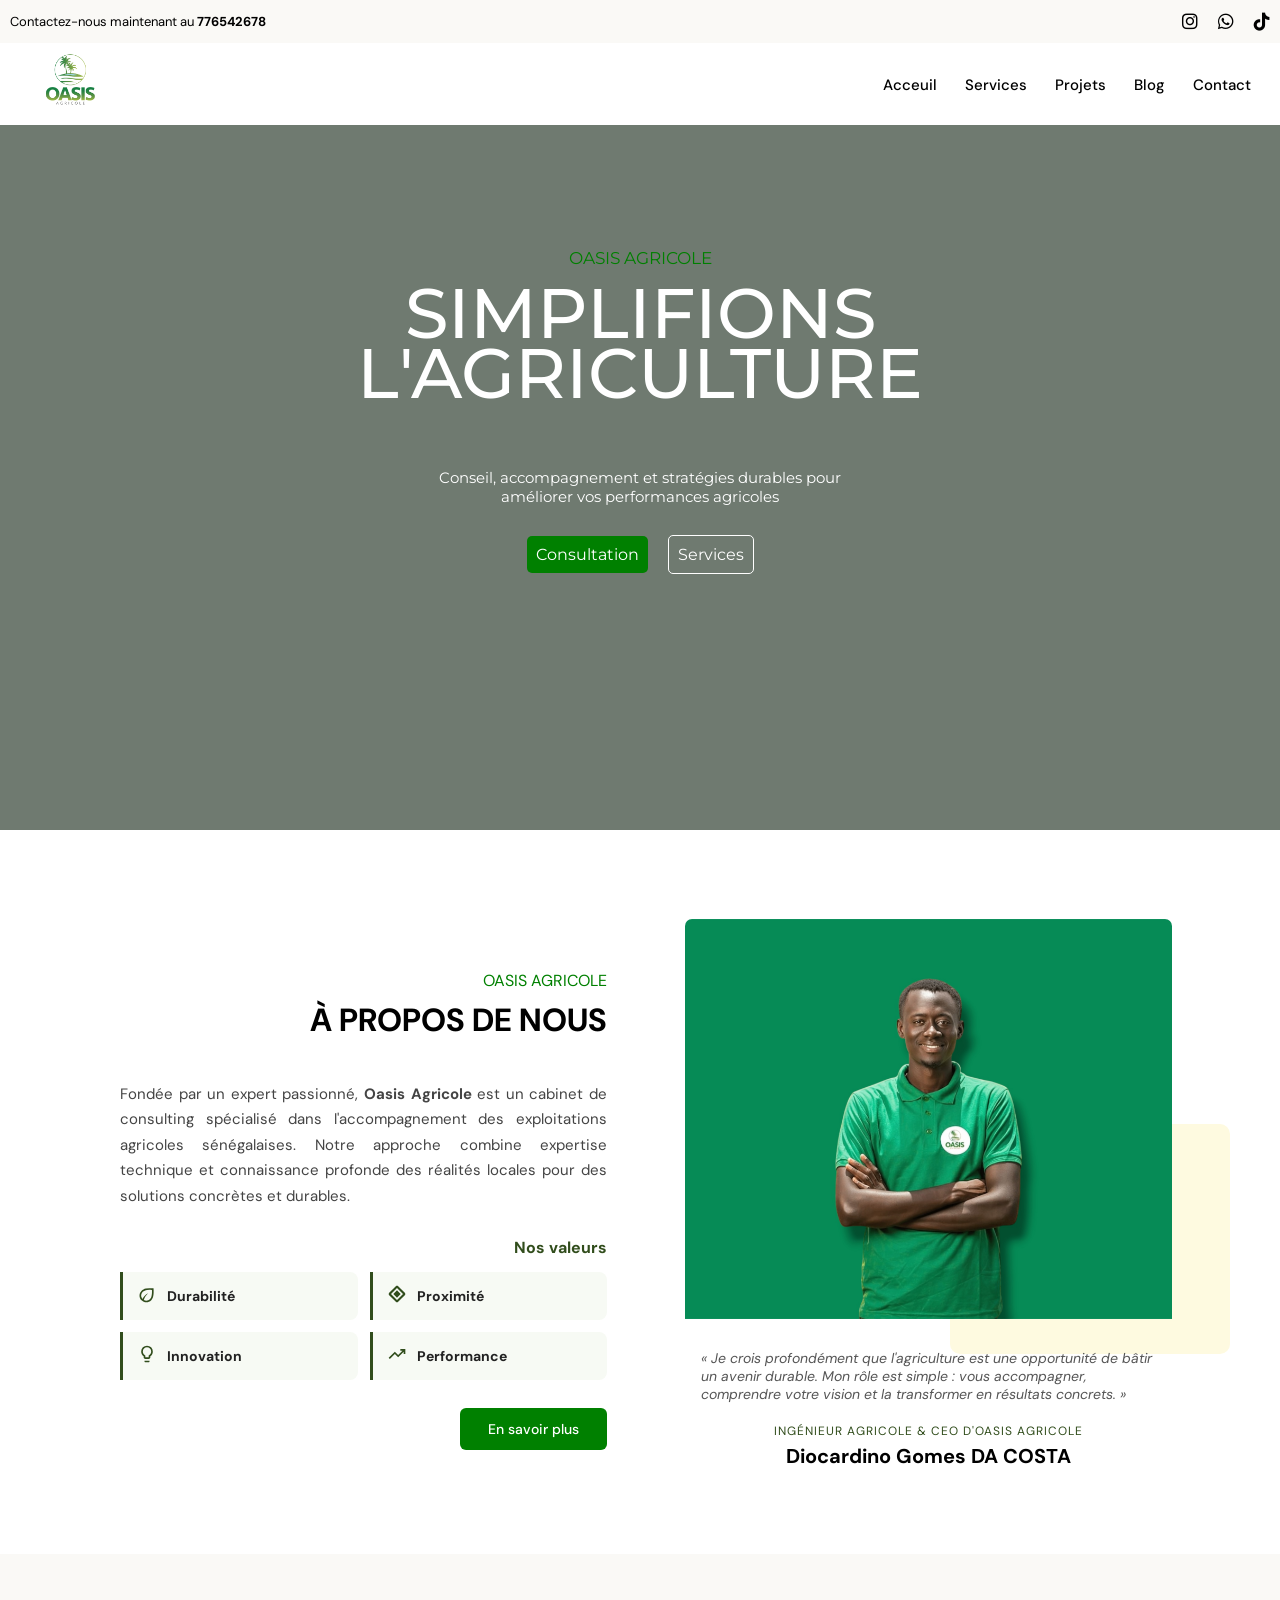
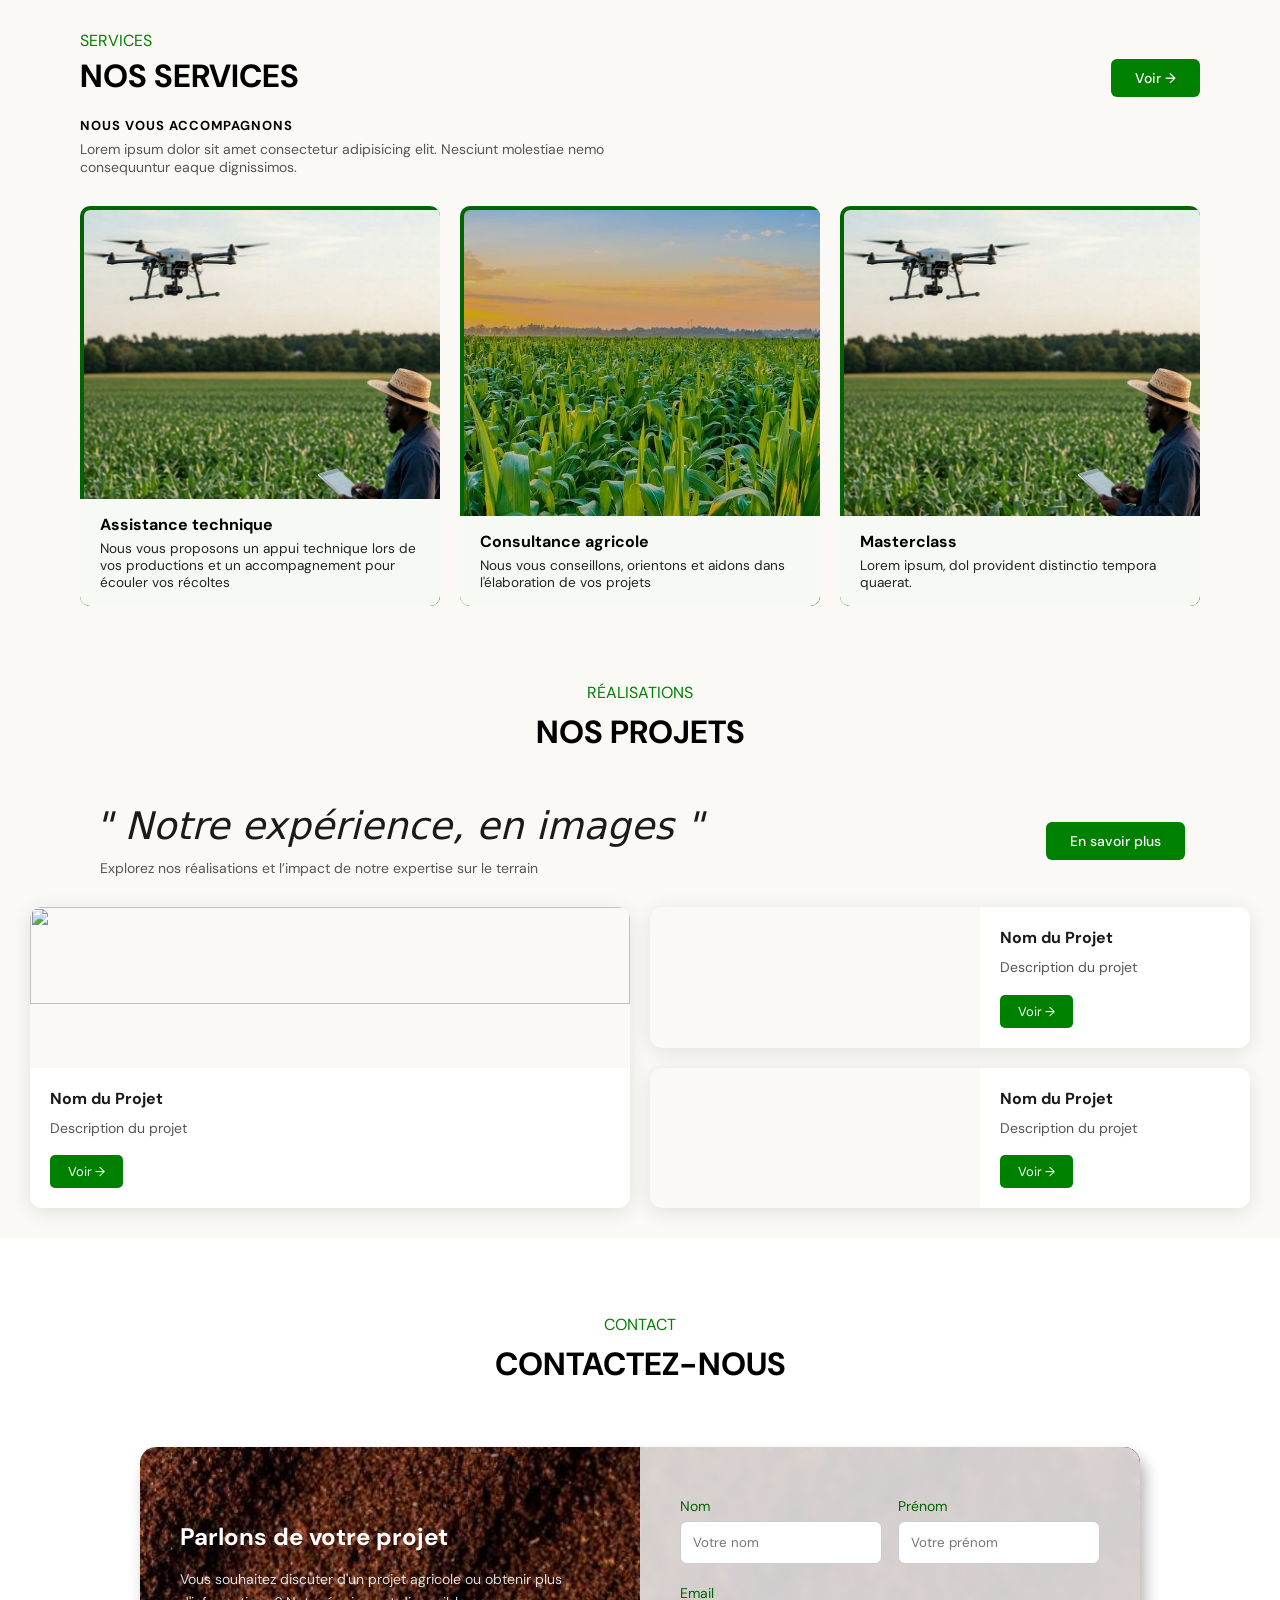
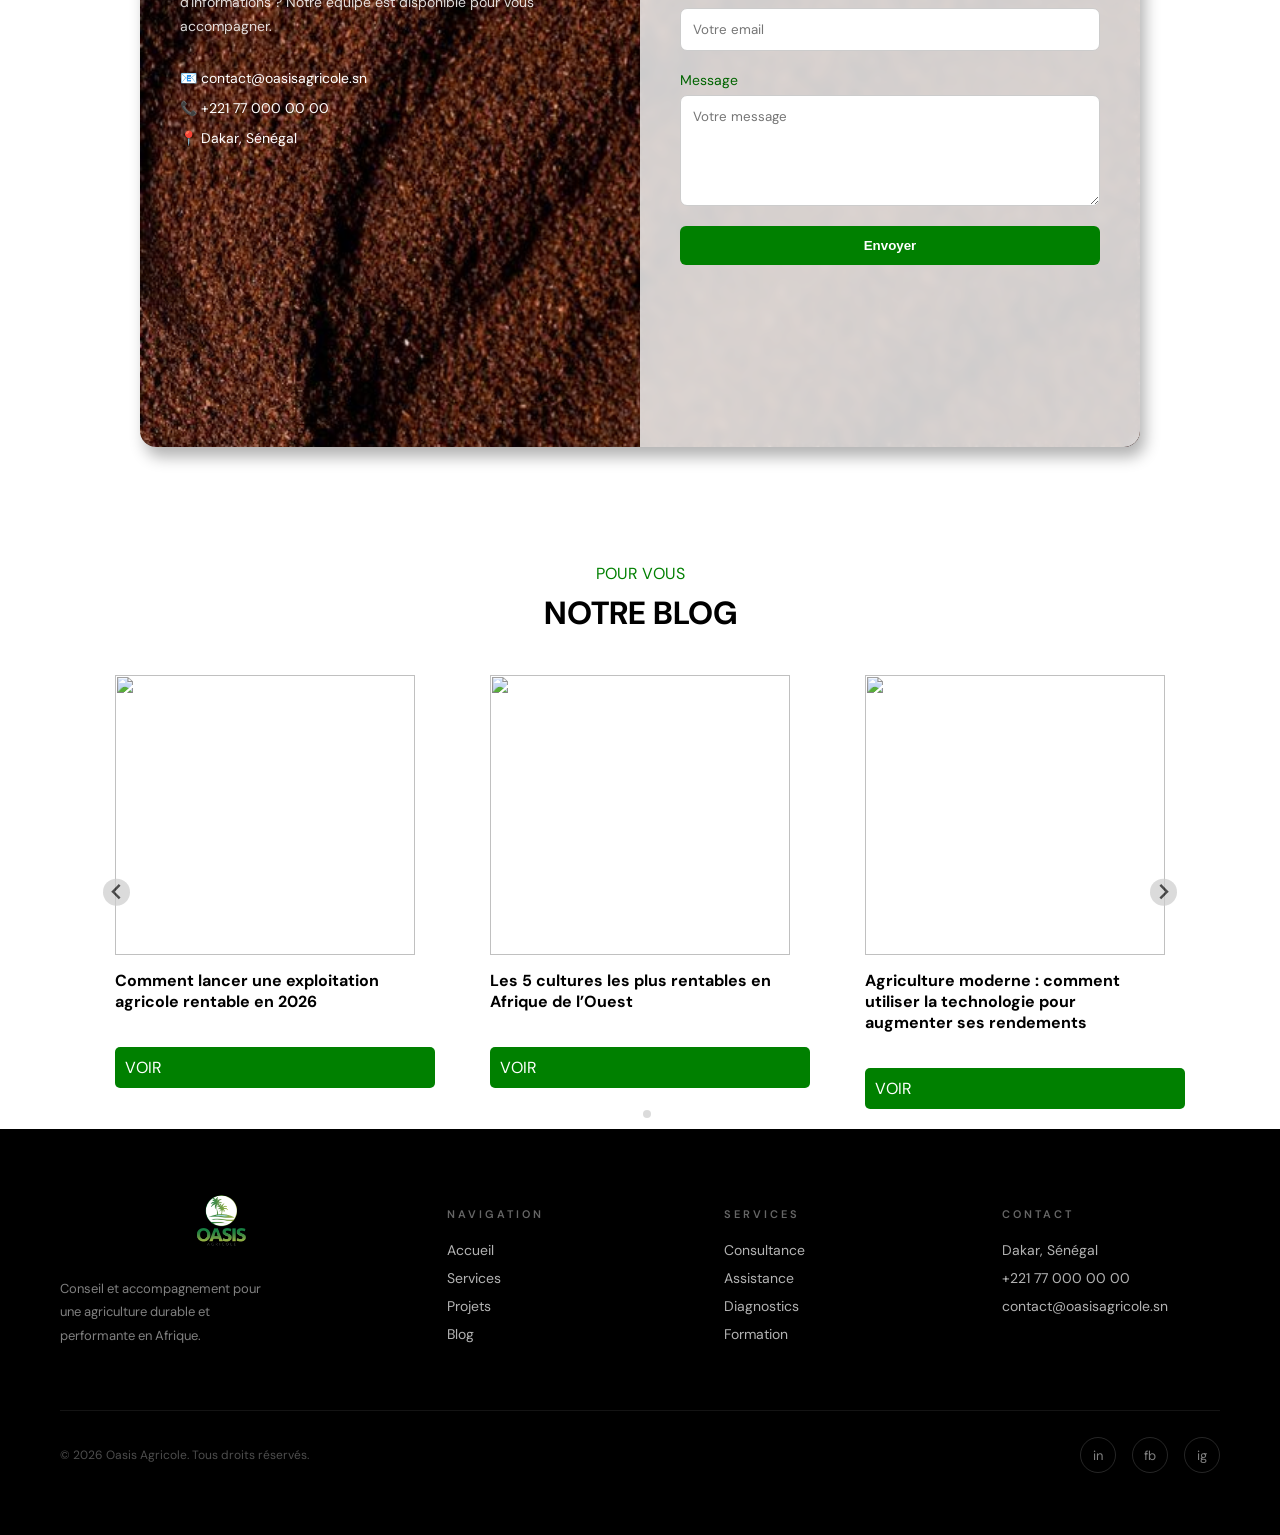
==== commit 014e5cc3: "vbvbvbvbv" ====
--- a/index.html
+++ b/index.html
@@ -37,7 +37,7 @@
         </div>
         <div class="top">
             <div class="logo">
-       <a href=""><img src="images/IMG_3484.PNG" alt="" srcset=""></a>
+       <a href="index.html"><img src="images/IMG_3484.PNG" alt="" srcset=""></a>
             </div>
         
             <nav class="navbar" style="padding-right: 20px;">
@@ -46,7 +46,7 @@
                     <li><a href="services.html" class="link-hover">Services</a></li>
                     <li><a href="projets.html" class="link-hover">Projets</a></li>
                     <li><a href="blog.html" class="link-hover">Blog</a></li>
-                    <li><a href="contact.html" class="link-hover">Contact</a></li>
+                    <li><a href="index.html#contact" class="link-hover">Contact</a></li>
                 </ul>
             </nav>
 
@@ -213,7 +213,7 @@
                 <div class="service-card">
                     <img src="images/Mmmm.jpg" alt="">
                     <div class="service-info">
-                        <h4>Nom du Service</h4>
+                        <h4>Masterclass</h4>
                         <p>Lorem ipsum, dol provident distinctio tempora quaerat.</p>
                     </div>
                 </div>
@@ -310,7 +310,7 @@
         
         
 
-        <div class="contact">
+        <div class="contact" id="contact">
             <div class="titre">
                 <p class="green">CONTACT</p>
                 <h1>CONTACTEZ-NOUS</h1>
--- a/style.css
+++ b/style.css
@@ -1193,7 +1193,7 @@
     .reseau  a{
         text-decoration: none;
         font-size: 16px;
-        color: white;
+        color: black;
        }
     /* DIVERS */
     .carré { width: 0px; height: 0px; }
@@ -1430,7 +1430,7 @@
     .about-mobile-top {
         display: block;
         position: absolute;
-        top: 205px;      /* ← déborde plus en haut */
+        top: 210px;      /* ← déborde plus en haut */
         right: 20px;    /* ← à droite */
         left: auto;
         z-index: 15;
@@ -1546,11 +1546,12 @@
 
 .masterclass-right {
     flex: 1;
+    width: 100%;
 }
 
 .masterclass-right img {
-
-    height: 450px;
+width: 100%;
+    height: auto;
     object-fit: cover;
     object-position: top;
     border-radius: 10px;
@@ -1575,9 +1576,10 @@
     }
 
     .masterclass-right img {
-        min-height: 620px;
+        min-height: auto;
         width: 100%;
         margin-top: 30px;
+        
     }
 
     .reseau-masterclass a {
@@ -1598,10 +1600,260 @@
 
 @media (max-width: 480px) {
     .masterclass {  padding: 20px 15px; }
-    .masterclass-right img { height: 400px; }
-}
-
-
-
-
-
+    .masterclass-right img { height: auto; }
+}
+
+
+.project {
+    padding: 60px 80px;
+    display: flex;
+    flex-direction: column;
+    gap: 60px;
+    align-items: center;
+}
+
+.project-card {
+    display: flex;
+    align-items: center;
+    gap: 50px;
+    width: 100%;
+    background-color: #faf9f6;
+    border-radius: 10px;
+    padding: 15px;
+}
+
+.project-card-left {
+    flex: 1;
+    width: 100%;
+}
+
+.project-card-left img {
+    width: 100%;
+    height: 400px;
+    object-fit: cover;
+    border-radius: 12px;
+    display: block;
+}
+
+.project-card-right {
+    flex: 1;
+    padding: 20px;
+}
+
+.project-card-top {
+    display: flex;
+    justify-content: space-between;
+    align-items: center;
+    margin-bottom: 16px;
+}
+
+.project-card-top h5 {
+    font-size: 20px;
+    font-weight: 700;
+    color: #314D1C;
+    margin: 0;
+}
+
+.année-project {
+    font-size: 13px;
+    color: #888;
+}
+
+.project-description {
+    font-size: 15px;
+    color: #444;
+    line-height: 1.7;
+}
+
+/* 2ème card : image à droite */
+.project-card:nth-child(2) .project-card-left {
+    order: 2;
+}
+
+.project-card:nth-child(2) .project-card-right {
+    order: 1;
+}
+
+.voir a {
+    color: green;
+    text-decoration: none ;
+    border-bottom: 1px solid green;
+
+}
+
+
+@media (max-width: 768px) {
+    .project {
+        padding: 40px 20px;
+    }
+
+    .project-card {
+        flex-direction: column;
+    }
+
+    .project-card-left img {
+        height: 250px;
+        width: 100%;
+    }
+
+    /* Annule le order sur mobile */
+    .project-card:nth-child(2) .project-card-left,
+    .project-card:nth-child(2) .project-card-right {
+        order: unset;
+    }
+}
+
+
+.services-hero {
+    height: 400px;
+    position: relative;
+    background-image: url('images/Photoroom_20260423_142145.PNG');
+    background-size: cover;
+    background-position: center;
+    display: flex;
+    align-items: center;
+    justify-content: center;
+    text-align: center;
+}
+
+.services-hero-overlay {
+    position: absolute;
+    inset: 0;
+    background: rgba(0, 0, 0, 0.55);
+}
+
+.services-hero-content {
+    position: relative;
+    z-index: 2;
+    color: white;
+   
+}
+
+.services-label {
+    color: #7ec87e;
+    font-size: 13px;
+    letter-spacing: 3px;
+    margin-bottom: 8px;
+}
+
+.services-hero-content h1 {
+    font-size: 52px;
+    font-weight: 700;
+    margin: 0 0 16px 0;
+}
+
+.services-subtitle {
+    font-size: 16px;
+    opacity: 0.85;
+}
+
+/* SERVICES MAIN */
+.services-main {
+    padding: 80px 0;
+}
+
+.service-row {
+    display: flex;
+    align-items: center;
+    gap: 0;
+    padding: 60px 80px;
+}
+
+.service-row.alt-bg {
+    background-color: #f7faf4;
+}
+
+.service-row.reverse .service-img {
+    order: 2;
+}
+
+.service-row.reverse .service-text {
+    order: 1;
+}
+
+.service-img {
+    flex: 1;
+}
+
+.service-img img {
+    width: 100%;
+    height: 420px;
+    object-fit: cover;
+    border-radius: 12px;
+    display: block;
+}
+
+.service-text {
+    flex: 1;
+    padding: 40px 60px;
+}
+
+.service-icon {
+    font-size: 36px;
+    display: block;
+    margin-bottom: 16px;
+}
+
+.service-text h2 {
+    font-size: 32px;
+    font-weight: 700;
+    color: #314D1C;
+    margin: 0 0 20px 0;
+   
+}
+
+.service-text p {
+    font-size: 15px;
+    color: #555;
+    line-height: 1.8;
+    margin-bottom: 32px;
+}
+
+.service-btn {
+    display: inline-block;
+    padding: 14px 32px;
+    background-color: #314D1C;
+    color: white;
+    text-decoration: none;
+    border-radius: 6px;
+    font-size: 14px;
+    font-weight: 500;
+    transition: background 0.3s ease;
+}
+
+.service-btn:hover {
+    background-color: #4a7a2a;
+}
+
+/* RESPONSIVE */
+@media (max-width: 768px) {
+    .service-row {
+        flex-direction: column;
+        padding: 40px 20px;
+    }
+
+    .service-row.reverse .service-img,
+    .service-row.reverse .service-text {
+        order: unset;
+    }
+
+    .service-img img {
+        height: 250px;
+    }
+
+    .service-text {
+        padding: 24px 0;
+    }
+
+    .service-text h2 {
+        font-size: 24px;
+    }
+}
+
+
+
+
+
+
+
+
